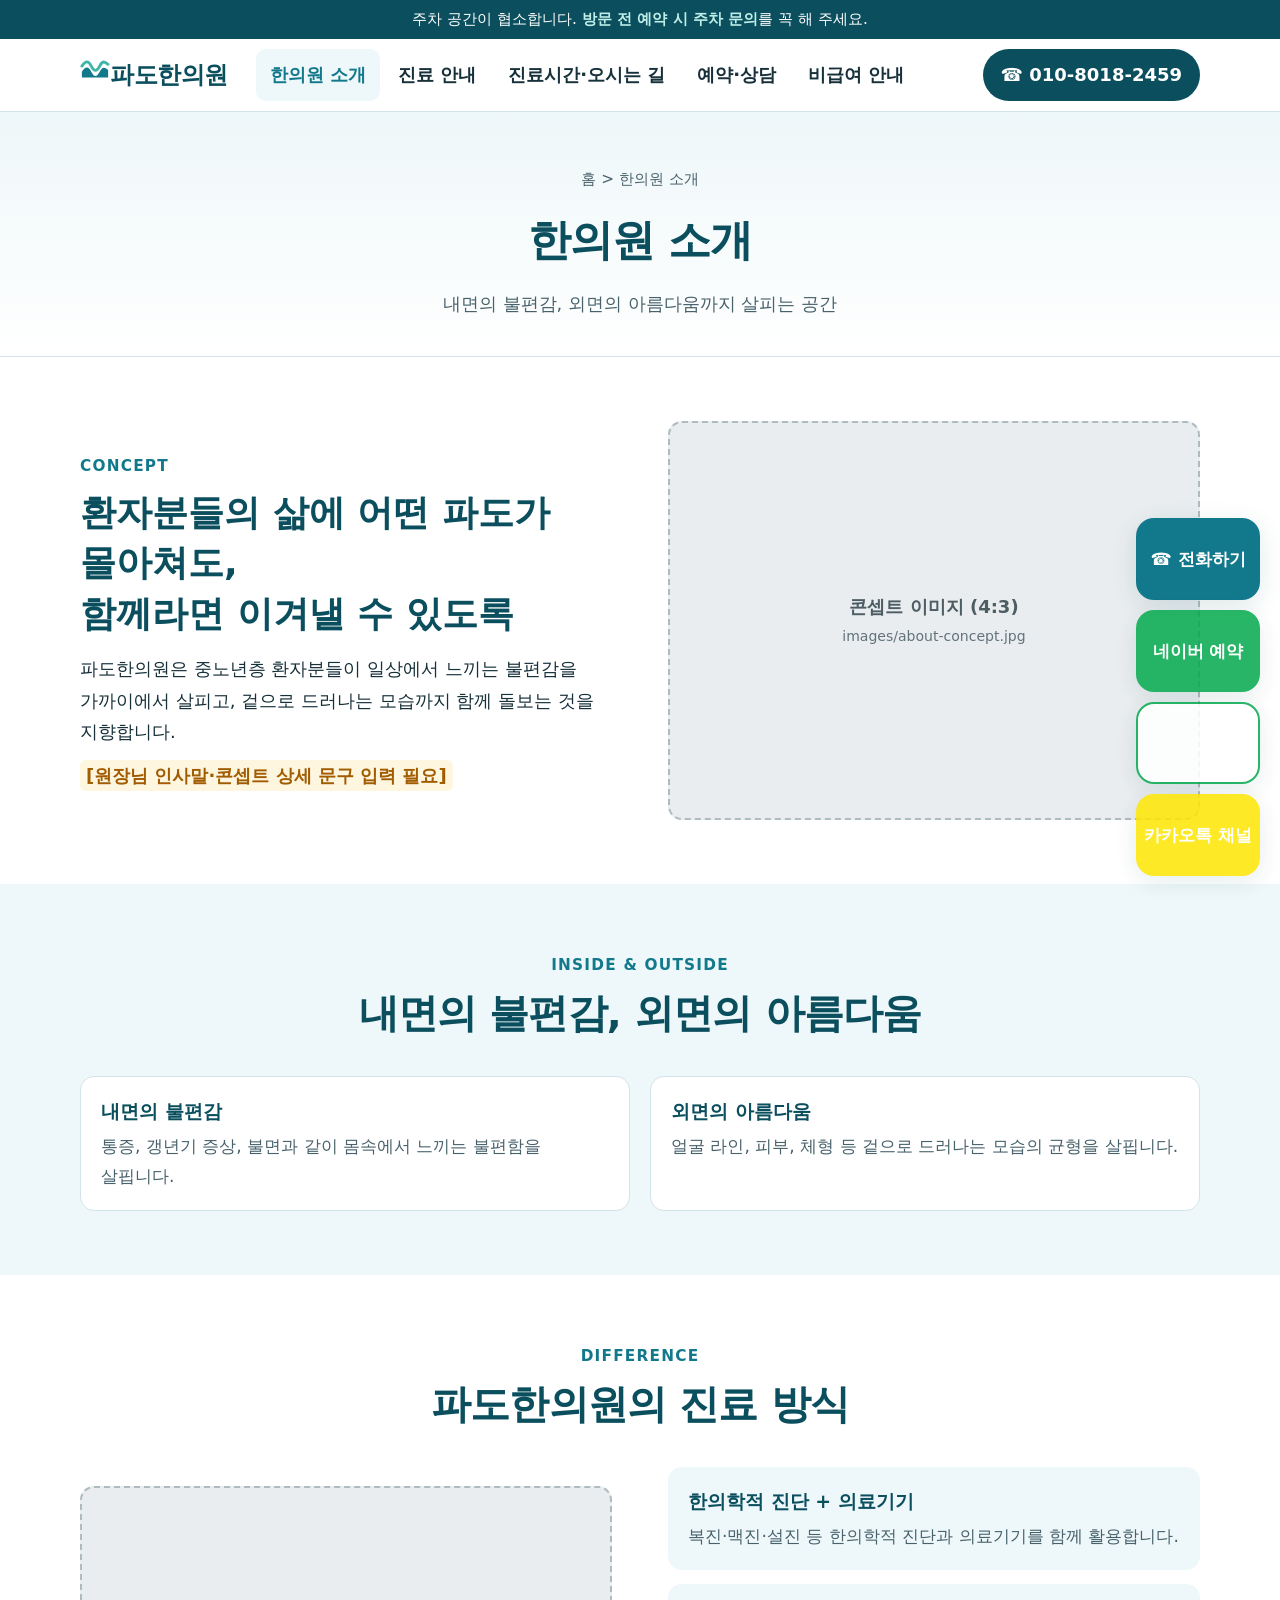
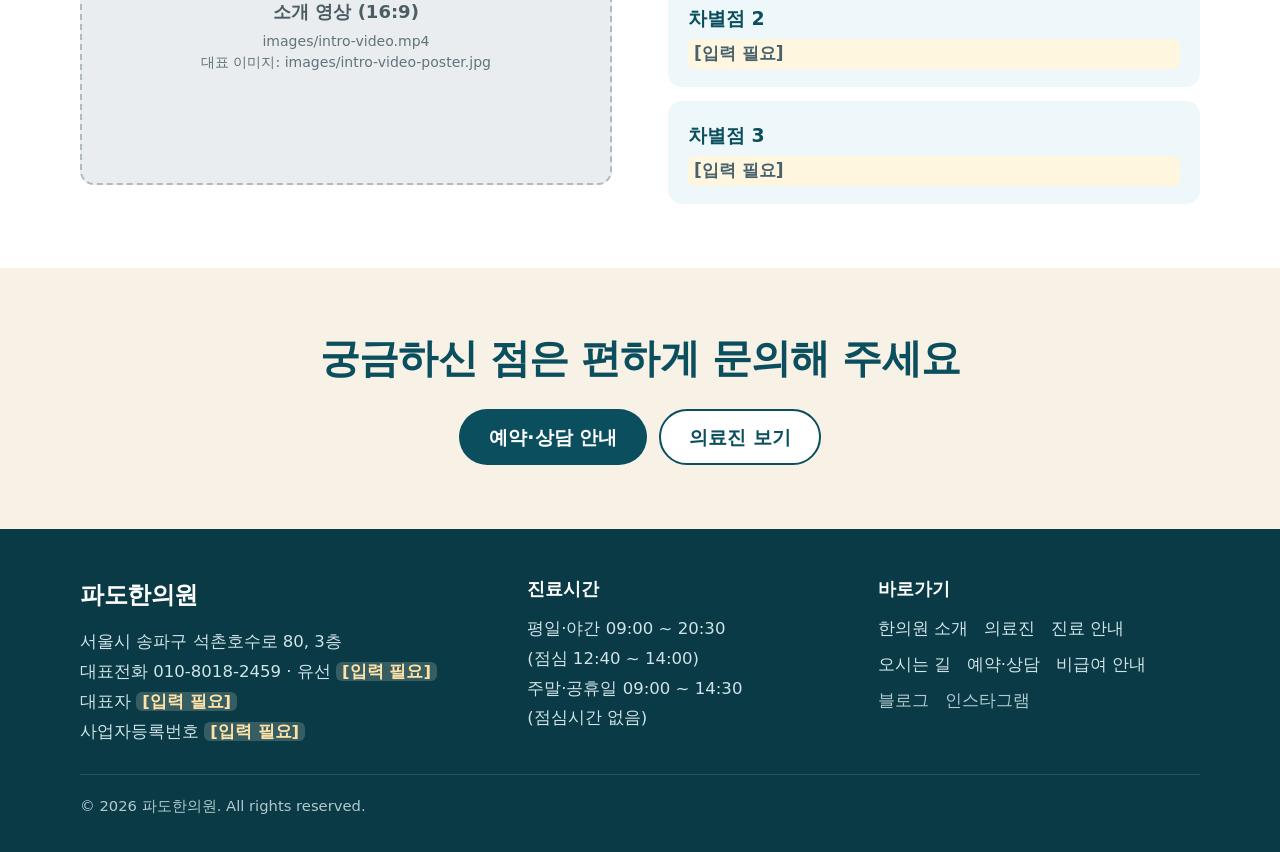
==== about.html @ 8c0db4f1 "feat: 파도한의원 홈페이지 초기 버전 추가 순수 HTML/CSS/JS 기반 모바일 우선 반응형 정적 사이트. 메인, 한의원 소개, 의료진, 진료 안내, 시설, 진료시간·오시는 " ====
<!doctype html>
<html lang="ko">
<head>
  <meta charset="utf-8">
  <meta name="viewport" content="width=device-width, initial-scale=1">
  <title>한의원 소개 | 파도한의원</title>
  <meta name="description" content="파도한의원의 콘셉트와 진료 방향을 소개합니다.">
  <link rel="stylesheet" href="css/style.css">
</head>
<body>
<a class="skip" href="#main">본문 바로가기</a>

<div class="notice-bar">주차 공간이 협소합니다. <strong>방문 전 예약 시 주차 문의</strong>를 꼭 해 주세요.</div>

<header class="site-header">
  <div class="wrap header-in">
    <a class="logo" href="index.html" aria-label="파도한의원 홈">
      <img class="logo__img" data-src="images/logo.png" alt="">
      <span class="logo__text"><svg class="logo__mark" viewBox="0 0 32 32" aria-hidden="true"><path d="M2 20c4-6 7-6 10 0s6 6 9 0 5-5 9-2v8H2z" fill="#12798c"/><path d="M2 14c4-6 7-6 10 0s6 6 9 0 5-5 9-2" fill="none" stroke="#3fb6a8" stroke-width="3" stroke-linecap="round"/></svg>파도한의원</span>
    </a>
    <nav class="gnav" id="gnav" aria-label="주 메뉴">
      <ul>
        <li class="has-sub"><a href="about.html" aria-current="page">한의원 소개</a>
          <ul class="sub">
            <li><a href="about.html">콘셉트·차별점</a></li>
            <li><a href="doctors.html">의료진</a></li>
            <li><a href="facility.html">시설 둘러보기</a></li>
          </ul>
        </li>
        <li class="has-sub"><a href="treatments.html">진료 안내</a>
          <ul class="sub">
            <li><a href="treatments.html#t1">비수술 통증치료</a></li>
            <li><a href="treatments.html#t2">추나요법</a></li>
            <li><a href="treatments.html#t3">교통사고 진료</a></li>
            <li><a href="treatments.html#t4">갱년기증후군</a></li>
            <li><a href="treatments.html#t5">리프팅·안면비대칭</a></li>
            <li><a href="treatments.html#t6">다이어트</a></li>
            <li><a href="treatments.html#t7">스킨부스터</a></li>
            <li><a href="treatments.html#t8">두개천골약침</a></li>
          </ul>
        </li>
        <li><a href="visit.html">진료시간·오시는 길</a></li>
        <li><a href="reservation.html">예약·상담</a></li>
        <li><a href="pricing.html">비급여 안내</a></li>
      </ul>
    </nav>
    <a class="header-tel" href="tel:01080182459">☎ 010-8018-2459</a>
    <button class="nav-toggle" type="button" aria-expanded="false" aria-controls="gnav">메뉴</button>
  </div>
</header>

<main id="main">
  <section class="page-hero">
    <div class="wrap">
      <p class="crumb">홈 &gt; 한의원 소개</p>
      <h1>한의원 소개</h1>
      <p>내면의 불편감, 외면의 아름다움까지 살피는 공간</p>
    </div>
  </section>

  <section class="section">
    <div class="wrap split">
      <div class="split__text">
        <span class="eyebrow">CONCEPT</span>
        <h2>환자분들의 삶에 어떤 파도가 몰아쳐도,<br>함께라면 이겨낼 수 있도록</h2>
        <p>파도한의원은 중노년층 환자분들이 일상에서 느끼는 불편감을 가까이에서 살피고, 겉으로 드러나는 모습까지 함께 돌보는 것을 지향합니다.</p>
        <p class="todo" style="display:inline-block;margin-top:12px">[원장님 인사말·콘셉트 상세 문구 입력 필요]</p>
      </div>
      <div class="ph" style="aspect-ratio:4/3" data-src="images/about-concept.jpg" data-label="한의원 콘셉트 이미지"><span>콘셉트 이미지 (4:3)<small>images/about-concept.jpg</small></span></div>
    </div>
  </section>

  <section class="section section--tint">
    <div class="wrap">
      <div class="section__head">
        <span class="eyebrow">INSIDE &amp; OUTSIDE</span>
        <h2 class="section__title">내면의 불편감, 외면의 아름다움</h2>
      </div>
      <div class="grid grid--3" style="grid-template-columns:repeat(auto-fit,minmax(260px,1fr))">
        <div class="tile" style="background:#fff;border:1px solid var(--c-line)">
          <h3>내면의 불편감</h3>
          <p>통증, 갱년기 증상, 불면과 같이 몸속에서 느끼는 불편함을 살핍니다.</p>
        </div>
        <div class="tile" style="background:#fff;border:1px solid var(--c-line)">
          <h3>외면의 아름다움</h3>
          <p>얼굴 라인, 피부, 체형 등 겉으로 드러나는 모습의 균형을 살핍니다.</p>
        </div>
      </div>
    </div>
  </section>

  <section class="section" id="difference">
    <div class="wrap">
      <div class="section__head">
        <span class="eyebrow">DIFFERENCE</span>
        <h2 class="section__title">파도한의원의 진료 방식</h2>
      </div>
      <div class="split">
        <div class="ph" style="aspect-ratio:16/9" data-src="images/intro-video-poster.jpg" data-video="images/intro-video.mp4" data-controls data-label="소개 영상"><span>소개 영상 (16:9)<small>images/intro-video.mp4<br>대표 이미지: images/intro-video-poster.jpg</small></span></div>
        <div class="split__text">
          <div class="tiles" style="grid-template-columns:1fr;margin-top:0">
            <div class="tile"><h3>한의학적 진단 + 의료기기</h3><p>복진·맥진·설진 등 한의학적 진단과 의료기기를 함께 활용합니다.</p></div>
            <div class="tile"><h3>차별점 2</h3><p class="todo">[입력 필요]</p></div>
            <div class="tile"><h3>차별점 3</h3><p class="todo">[입력 필요]</p></div>
          </div>
        </div>
      </div>
    </div>
  </section>

  <section class="section section--sand">
    <div class="wrap" style="text-align:center">
      <h2 class="section__title">궁금하신 점은 편하게 문의해 주세요</h2>
      <div class="btn-row" style="justify-content:center;margin-top:24px">
        <a class="btn btn--primary" href="reservation.html">예약·상담 안내</a>
        <a class="btn btn--ghost" href="doctors.html">의료진 보기</a>
      </div>
    </div>
  </section>
</main>

<footer class="site-footer">
  <div class="wrap">
    <div class="footer-grid">
      <div>
        <a class="logo" href="index.html"><span class="logo__text">파도한의원</span></a>
        <p>서울시 송파구 석촌호수로 80, 3층</p>
        <p>대표전화 <a href="tel:01080182459">010-8018-2459</a> · 유선 <span data-config="landline"></span></p>
        <p>대표자 <span data-config="representative"></span></p>
        <p>사업자등록번호 <span data-config="businessNo"></span></p>
      </div>
      <div>
        <h2>진료시간</h2>
        <p>평일·야간 09:00 ~ 20:30<br>(점심 12:40 ~ 14:00)</p>
        <p>주말·공휴일 09:00 ~ 14:30<br>(점심시간 없음)</p>
      </div>
      <div>
        <h2>바로가기</h2>
        <div class="footer-links">
          <a href="about.html">한의원 소개</a>
          <a href="doctors.html">의료진</a>
          <a href="treatments.html">진료 안내</a>
          <a href="visit.html">오시는 길</a>
          <a href="reservation.html">예약·상담</a>
          <a href="pricing.html">비급여 안내</a>
          <a data-link="blog" href="#">블로그</a>
          <a data-link="instagram" href="#">인스타그램</a>
        </div>
      </div>
    </div>
    <p class="copy">© <span data-year>2026</span> 파도한의원. All rights reserved.</p>
  </div>
</footer>

<div class="fab" aria-label="빠른 예약 및 전화">
  <a class="fab__tel" href="tel:01080182459">☎ 전화하기</a>
  <a class="fab__book" data-link="naverBooking" href="#">네이버 예약</a>
  <a class="fab__extra fab__talk" data-link="naverTalk" href="#">네이버 톡톡</a>
  <a class="fab__extra fab__kakao" data-link="kakaoChannel" href="#">카카오톡 채널</a>
</div>

<script src="js/config.js"></script>
<script src="js/main.js"></script>
</body>
</html>
---- css/style.css ----
/* ==========================================================================
   파도한의원 홈페이지 — 공통 스타일
   - 모바일 우선, 중노년층 가독성(큰 글씨·큰 버튼) 기준
   - 색상은 :root 의 변수만 바꾸면 전체 톤이 바뀝니다.
   ========================================================================== */

:root {
  /* 바다빛 팔레트 */
  --c-deep: #0b4f5e;
  --c-main: #12798c;
  --c-aqua: #3fb6a8;
  --c-tint: #eef7f9;      /* 연한 바다빛 배경 */
  --c-sand: #f7f1e6;      /* 모래색 포인트 배경 (바꾸려면 #fff 로) */
  --c-white: #ffffff;

  --c-text: #17303a;
  --c-muted: #48626c;
  --c-line: #d3e4e8;
  --c-ph-bg: #e9edef;     /* 이미지 자리(회색 박스) */
  --c-ph-line: #aebbc1;

  --c-naver: #03a94d;
  --c-kakao: #fee500;
  --c-kakao-text: #1f1f1f;

  --radius: 14px;
  --shadow: 0 6px 24px rgba(11, 79, 94, .12);
  --wrap: 1160px;
  --header-h: 72px;
  --bar-h: 68px;          /* 모바일 하단 고정 바 높이 */
}

/* ---------- Reset ---------- */
*, *::before, *::after { box-sizing: border-box; }
html { font-size: 18px; -webkit-text-size-adjust: 100%; scroll-behavior: smooth; scroll-padding-top: calc(var(--header-h) + 12px); }
body {
  margin: 0;
  font-family: "Pretendard", "Noto Sans KR", "Malgun Gothic", "Apple SD Gothic Neo", system-ui, sans-serif;
  color: var(--c-text);
  background: var(--c-white);
  line-height: 1.75;
  word-break: keep-all;
  padding-bottom: var(--bar-h);
}
img, video { max-width: 100%; display: block; }
a { color: inherit; text-decoration: none; }
ul { margin: 0; padding: 0; list-style: none; }
h1, h2, h3, h4, p { margin: 0; }
button { font: inherit; cursor: pointer; }
:focus-visible { outline: 3px solid var(--c-aqua); outline-offset: 3px; }

.skip { position: absolute; left: -999px; top: 0; background: var(--c-deep); color: #fff; padding: 12px 18px; z-index: 200; }
.skip:focus { left: 8px; top: 8px; }

.wrap { width: 100%; max-width: var(--wrap); margin: 0 auto; padding: 0 20px; }

/* ---------- 상단 안내 바 ---------- */
.notice-bar { background: var(--c-deep); color: #fff; font-size: .85rem; text-align: center; padding: 8px 16px; line-height: 1.5; }
.notice-bar strong { color: #bfeee8; font-weight: 700; }

/* ---------- 헤더 / 메뉴 ---------- */
.site-header { position: sticky; top: 0; z-index: 100; background: rgba(255, 255, 255, .97); border-bottom: 1px solid var(--c-line); }
.header-in { display: flex; align-items: center; gap: 16px; height: var(--header-h); }
.logo { display: inline-flex; align-items: center; gap: 10px; font-weight: 800; font-size: 1.35rem; color: var(--c-deep); letter-spacing: -.02em; }
.logo__img { display: none; height: 40px; width: auto; }
.logo__img.is-on { display: block; }
.logo__img.is-on + .logo__text { display: none; }
.logo__mark { width: 30px; height: 30px; flex: none; }

.gnav { display: none; }
.gnav > ul { display: flex; gap: 4px; }
.gnav a { display: block; padding: 10px 14px; font-weight: 600; border-radius: 10px; }
.gnav a:hover, .gnav a[aria-current="page"] { color: var(--c-main); background: var(--c-tint); }
.has-sub { position: relative; }
.sub { position: absolute; left: 0; top: 100%; min-width: 230px; background: #fff; border: 1px solid var(--c-line); border-radius: var(--radius); box-shadow: var(--shadow); padding: 8px; display: none; }
.has-sub:hover > .sub, .has-sub:focus-within > .sub { display: block; }
.sub a { font-weight: 500; font-size: .95rem; padding: 9px 12px; }

.header-tel { margin-left: auto; display: none; align-items: center; gap: 8px; background: var(--c-deep); color: #fff; font-weight: 800; padding: 10px 18px; border-radius: 999px; white-space: nowrap; }
.header-tel:hover { background: var(--c-main); }
.nav-toggle { margin-left: auto; min-height: 48px; padding: 0 16px; border: 2px solid var(--c-deep); background: #fff; color: var(--c-deep); border-radius: 10px; font-weight: 700; }

/* 모바일 메뉴 패널 */
.gnav.is-open { display: block; position: absolute; left: 0; right: 0; top: 100%; background: #fff; border-bottom: 1px solid var(--c-line); box-shadow: var(--shadow); max-height: calc(100vh - var(--header-h) - var(--bar-h)); overflow-y: auto; padding: 8px 20px 20px; }
.gnav.is-open > ul { flex-direction: column; gap: 0; }
.gnav.is-open a { padding: 14px 8px; font-size: 1.05rem; }
.gnav.is-open .sub { position: static; display: block; border: 0; box-shadow: none; padding: 0 0 6px 14px; min-width: 0; }
.gnav.is-open .sub a { font-size: .95rem; padding: 10px 8px; color: var(--c-muted); }

@media (min-width: 1000px) {
  .gnav { display: block; margin-left: 12px; }
  .header-tel { display: inline-flex; }
  .nav-toggle { display: none; }
}

/* ---------- 버튼 ---------- */
.btn {
  display: inline-flex; align-items: center; justify-content: center; gap: 8px;
  min-height: 56px; padding: 0 28px; border-radius: 999px; border: 2px solid transparent;
  font-weight: 800; font-size: 1.05rem; line-height: 1.2; text-align: center; transition: transform .15s, background .15s;
}
.btn:hover { transform: translateY(-2px); }
.btn--primary { background: var(--c-deep); color: #fff; }
.btn--primary:hover { background: var(--c-main); }
.btn--ghost { background: #fff; color: var(--c-deep); border-color: var(--c-deep); }
.btn--naver { background: var(--c-naver); color: #fff; }
.btn--talk { background: #fff; color: var(--c-naver); border-color: var(--c-naver); }
.btn--kakao { background: var(--c-kakao); color: var(--c-kakao-text); }
.btn--tel { background: var(--c-main); color: #fff; }
.btn-row { display: flex; flex-wrap: wrap; gap: 12px; }
.is-todo { opacity: .85; }

/* ---------- 이미지·영상 자리 (회색 박스) ---------- */
.ph {
  position: relative; display: flex; align-items: center; justify-content: center; text-align: center;
  width: 100%; aspect-ratio: 4 / 3; overflow: hidden;
  background: var(--c-ph-bg); border: 2px dashed var(--c-ph-line); border-radius: var(--radius);
  color: #4d5d64; font-weight: 700; padding: 12px;
}
.ph > span { display: block; line-height: 1.5; }
.ph small { display: block; margin-top: 6px; font-weight: 500; font-size: .78rem; color: #62737a; word-break: break-all; }
.ph.is-filled { border: 0; background: #000; padding: 0; }
.ph.is-filled > img, .ph.is-filled > video { width: 100%; height: 100%; object-fit: cover; }

/* ---------- 섹션 공통 ---------- */
.section { padding: 64px 0; }
.section--tint { background: var(--c-tint); }
.section--sand { background: var(--c-sand); }
.section__head { text-align: center; margin-bottom: 36px; }
.eyebrow { display: inline-block; color: var(--c-main); font-weight: 800; letter-spacing: .08em; font-size: .85rem; margin-bottom: 8px; }
.section__title { font-size: clamp(1.6rem, 4.6vw, 2.2rem); line-height: 1.35; color: var(--c-deep); letter-spacing: -.02em; }
.section__desc { margin-top: 12px; color: var(--c-muted); }
.todo { color: #a15c00; background: #fff6e0; border-radius: 6px; padding: 0 6px; font-weight: 700; }

/* 물결 구분선 */
.wave { display: block; width: 100%; height: 48px; margin-bottom: -1px; }
.wave path { fill: var(--wave-fill, var(--c-tint)); }

/* ---------- 메인: 히어로 ---------- */
.hero { position: relative; }
.hero__media { border-radius: 0; border-left: 0; border-right: 0; aspect-ratio: 16 / 10; min-height: 260px; }
.hero__card {
  position: relative; background: #fff; margin: -48px 16px 0; padding: 28px 22px;
  border-radius: var(--radius); box-shadow: var(--shadow);
}
.hero__tag { color: var(--c-main); font-weight: 800; letter-spacing: .06em; font-size: .85rem; }
.hero__title { margin: 8px 0 14px; font-size: clamp(1.45rem, 5.2vw, 2.1rem); line-height: 1.5; color: var(--c-deep); letter-spacing: -.02em; }
.hero__sub { color: var(--c-muted); margin-bottom: 22px; }
@media (min-width: 900px) {
  .hero__media { aspect-ratio: auto; height: 600px; }
  .hero__card { position: absolute; left: max(24px, calc((100% - var(--wrap)) / 2 + 20px)); bottom: 56px; margin: 0; max-width: 560px; padding: 38px 40px; }
}

/* ---------- 카드 그리드 ---------- */
.grid { display: grid; gap: 20px; }
.grid--3 { grid-template-columns: 1fr; }
.grid--4 { grid-template-columns: 1fr; }
@media (min-width: 640px) { .grid--4 { grid-template-columns: repeat(2, 1fr); } }
@media (min-width: 860px) { .grid--3 { grid-template-columns: repeat(3, 1fr); } .grid--4 { grid-template-columns: repeat(4, 1fr); } }

.card { background: #fff; border: 1px solid var(--c-line); border-radius: var(--radius); overflow: hidden; display: flex; flex-direction: column; transition: box-shadow .2s, transform .2s; }
a.card:hover { box-shadow: var(--shadow); transform: translateY(-3px); }
.card .ph { border-radius: 0; border-left: 0; border-right: 0; border-top: 0; }
.card__body { padding: 20px 20px 24px; display: flex; flex-direction: column; gap: 8px; flex: 1; }
.card__num { color: var(--c-aqua); font-weight: 800; font-size: .9rem; letter-spacing: .06em; }
.card__title { font-size: 1.25rem; color: var(--c-deep); line-height: 1.4; }
.card__text { color: var(--c-muted); font-size: .95rem; }
.card__more { margin-top: auto; padding-top: 6px; color: var(--c-main); font-weight: 700; }
.tag { display: inline-block; align-self: flex-start; background: var(--c-tint); color: var(--c-main); font-weight: 700; font-size: .8rem; padding: 2px 10px; border-radius: 999px; }

/* 주력 분야 */
.focus .card { border-top: 5px solid var(--c-aqua); }

/* 필터 바 */
.filter { display: flex; flex-wrap: wrap; justify-content: center; gap: 10px; margin-bottom: 28px; }
.filter button { min-height: 48px; padding: 0 20px; border-radius: 999px; border: 2px solid var(--c-line); background: #fff; color: var(--c-muted); font-weight: 700; }
.filter button[aria-pressed="true"] { background: var(--c-deep); border-color: var(--c-deep); color: #fff; }
.card[hidden] { display: none; }

/* ---------- 분할 레이아웃 ---------- */
.split { display: grid; gap: 28px; align-items: center; }
@media (min-width: 860px) {
  .split { grid-template-columns: 1fr 1fr; gap: 56px; }
  .split--rev > :first-child { order: 2; }
}
.split__text h2 { font-size: clamp(1.5rem, 4.2vw, 2rem); line-height: 1.4; color: var(--c-deep); margin-bottom: 14px; }
.split__text p + p { margin-top: 12px; }
.tiles { display: grid; gap: 14px; margin-top: 22px; }
@media (min-width: 560px) { .tiles { grid-template-columns: 1fr 1fr; } }
.tile { background: var(--c-tint); border-radius: var(--radius); padding: 18px 20px; }
.tile h3 { font-size: 1.05rem; color: var(--c-deep); margin-bottom: 4px; }
.tile p { font-size: .95rem; color: var(--c-muted); }

/* ---------- 정보 띠 (진료시간·주차) ---------- */
.strip { background: var(--c-deep); color: #fff; padding: 44px 0; }
.strip__grid { display: grid; gap: 22px; text-align: center; }
@media (min-width: 760px) { .strip__grid { grid-template-columns: repeat(3, 1fr); } }
.strip__item { padding: 4px 8px; }
.strip__label { color: #bfeee8; font-weight: 700; font-size: .9rem; letter-spacing: .06em; }
.strip__big { font-size: 1.6rem; font-weight: 800; line-height: 1.4; margin: 4px 0; }
.strip__small { font-size: .9rem; opacity: .9; }

/* ---------- 갤러리 ---------- */
.gallery { display: grid; gap: 14px; grid-template-columns: repeat(2, 1fr); }
@media (min-width: 860px) { .gallery { grid-template-columns: repeat(3, 1fr); } }

/* ---------- 서브 페이지 ---------- */
.page-hero { background: linear-gradient(180deg, var(--c-tint), #fff); padding: 44px 0 36px; text-align: center; border-bottom: 1px solid var(--c-line); }
.page-hero h1 { font-size: clamp(1.7rem, 5vw, 2.4rem); color: var(--c-deep); letter-spacing: -.02em; }
.page-hero p { margin-top: 10px; color: var(--c-muted); }
.crumb { font-size: .85rem; color: var(--c-muted); margin-bottom: 10px; }

.doctor { display: grid; gap: 22px; padding: 28px 0; border-bottom: 1px solid var(--c-line); align-items: start; }
.doctor:last-child { border-bottom: 0; }
@media (min-width: 760px) { .doctor { grid-template-columns: 280px 1fr; gap: 40px; } }
.doctor .ph { max-width: 320px; }
.doctor h2 { font-size: 1.6rem; color: var(--c-deep); }
.doctor h2 small { font-size: 1rem; color: var(--c-muted); font-weight: 600; margin-left: 6px; }
.doctor h3 { font-size: 1.05rem; margin: 18px 0 6px; color: var(--c-main); }
.list-dots li { position: relative; padding-left: 18px; margin: 4px 0; }
.list-dots li::before { content: ""; position: absolute; left: 2px; top: .8em; width: 7px; height: 7px; border-radius: 50%; background: var(--c-aqua); }

.treat { display: grid; gap: 20px; padding: 32px 0; border-bottom: 1px solid var(--c-line); scroll-margin-top: calc(var(--header-h) + 12px); }
@media (min-width: 860px) { .treat { grid-template-columns: 380px 1fr; gap: 44px; align-items: center; } }
.treat h2 { font-size: 1.5rem; color: var(--c-deep); margin: 4px 0 10px; }
.treat__area { margin-top: 14px; border: 2px dashed var(--c-line); border-radius: var(--radius); padding: 14px 16px; color: var(--c-muted); font-size: .95rem; }
.chips { display: flex; flex-wrap: wrap; gap: 10px; justify-content: center; }
.chips li { background: #fff; border: 2px solid var(--c-line); color: var(--c-deep); font-weight: 700; padding: 8px 18px; border-radius: 999px; }

.notice { background: var(--c-tint); border-left: 5px solid var(--c-aqua); padding: 16px 20px; border-radius: 0 var(--radius) var(--radius) 0; color: var(--c-muted); font-size: .95rem; }

/* 표 */
.table-wrap { overflow-x: auto; }
table.info { width: 100%; border-collapse: collapse; background: #fff; border-radius: var(--radius); overflow: hidden; border: 1px solid var(--c-line); }
table.info th, table.info td { padding: 16px 18px; text-align: left; border-bottom: 1px solid var(--c-line); vertical-align: top; }
table.info th { background: var(--c-tint); color: var(--c-deep); width: 34%; font-weight: 800; }
table.info tr:last-child th, table.info tr:last-child td { border-bottom: 0; }

.info-grid { display: grid; gap: 28px; }
@media (min-width: 900px) { .info-grid { grid-template-columns: 1fr 1fr; } }
.info-block h2 { font-size: 1.35rem; color: var(--c-deep); margin-bottom: 14px; }

/* 예약 카드 */
.book { display: grid; gap: 16px; }
@media (min-width: 760px) { .book { grid-template-columns: repeat(2, 1fr); } }
.book__card { border: 1px solid var(--c-line); border-radius: var(--radius); padding: 24px; display: flex; flex-direction: column; gap: 10px; background: #fff; }
.book__card h2 { font-size: 1.25rem; color: var(--c-deep); }
.book__card p { color: var(--c-muted); font-size: .95rem; }
.book__card .btn { margin-top: auto; }

/* ---------- 푸터 ---------- */
.site-footer { background: #0a3a45; color: #cfe3e8; padding: 44px 0 32px; font-size: .92rem; line-height: 1.8; }
.footer-grid { display: grid; gap: 28px; }
@media (min-width: 860px) { .footer-grid { grid-template-columns: 1.3fr 1fr 1fr; } }
.site-footer h2 { font-size: 1rem; color: #fff; margin-bottom: 8px; }
.site-footer .logo { color: #fff; margin-bottom: 10px; }
.site-footer a:hover { color: #fff; text-decoration: underline; }
.footer-links { display: flex; flex-wrap: wrap; gap: 6px 16px; margin-top: 8px; }
.copy { margin-top: 28px; padding-top: 18px; border-top: 1px solid rgba(255, 255, 255, .15); font-size: .82rem; opacity: .85; }
.site-footer .todo { background: rgba(255, 246, 224, .18); color: #ffe2a8; }

/* ---------- 고정 예약·전화 버튼 (항상 표시) ---------- */
.fab { position: fixed; z-index: 90; }
/* 모바일: 하단 바 */
.fab { left: 0; right: 0; bottom: 0; display: grid; grid-template-columns: 1fr 1fr; gap: 0; height: var(--bar-h); box-shadow: 0 -4px 16px rgba(0, 0, 0, .12); }
.fab a { display: flex; align-items: center; justify-content: center; gap: 8px; font-weight: 800; font-size: 1.1rem; color: #fff; }
.fab__tel { background: var(--c-main); }
.fab__book { background: var(--c-naver); }
.fab__extra { display: none; }

/* 데스크톱: 우측 하단 세로 버튼 */
@media (min-width: 1000px) {
  body { padding-bottom: 0; }
  .fab { left: auto; right: 20px; bottom: 24px; top: auto; display: flex; flex-direction: column; gap: 10px; height: auto; box-shadow: none; width: 124px; }
  .fab a { flex-direction: column; gap: 2px; height: 82px; border-radius: 18px; box-shadow: var(--shadow); font-size: .95rem; line-height: 1.3; text-align: center; }
  .fab__extra { display: flex; }
  .fab__talk { background: #fff; color: var(--c-naver); border: 2px solid var(--c-naver); }
  .fab__kakao { background: var(--c-kakao); color: var(--c-kakao-text); }
  .fab__tel { order: -1; }
}

/* 토스트 */
.toast { position: fixed; left: 50%; bottom: calc(var(--bar-h) + 16px); transform: translateX(-50%); background: #0a3a45; color: #fff; padding: 14px 20px; border-radius: 12px; z-index: 300; max-width: min(92vw, 420px); text-align: center; box-shadow: var(--shadow); }
@media (min-width: 1000px) { .toast { bottom: 28px; } }

@media (prefers-reduced-motion: reduce) {
  html { scroll-behavior: auto; }
  .btn, .card { transition: none; }
}
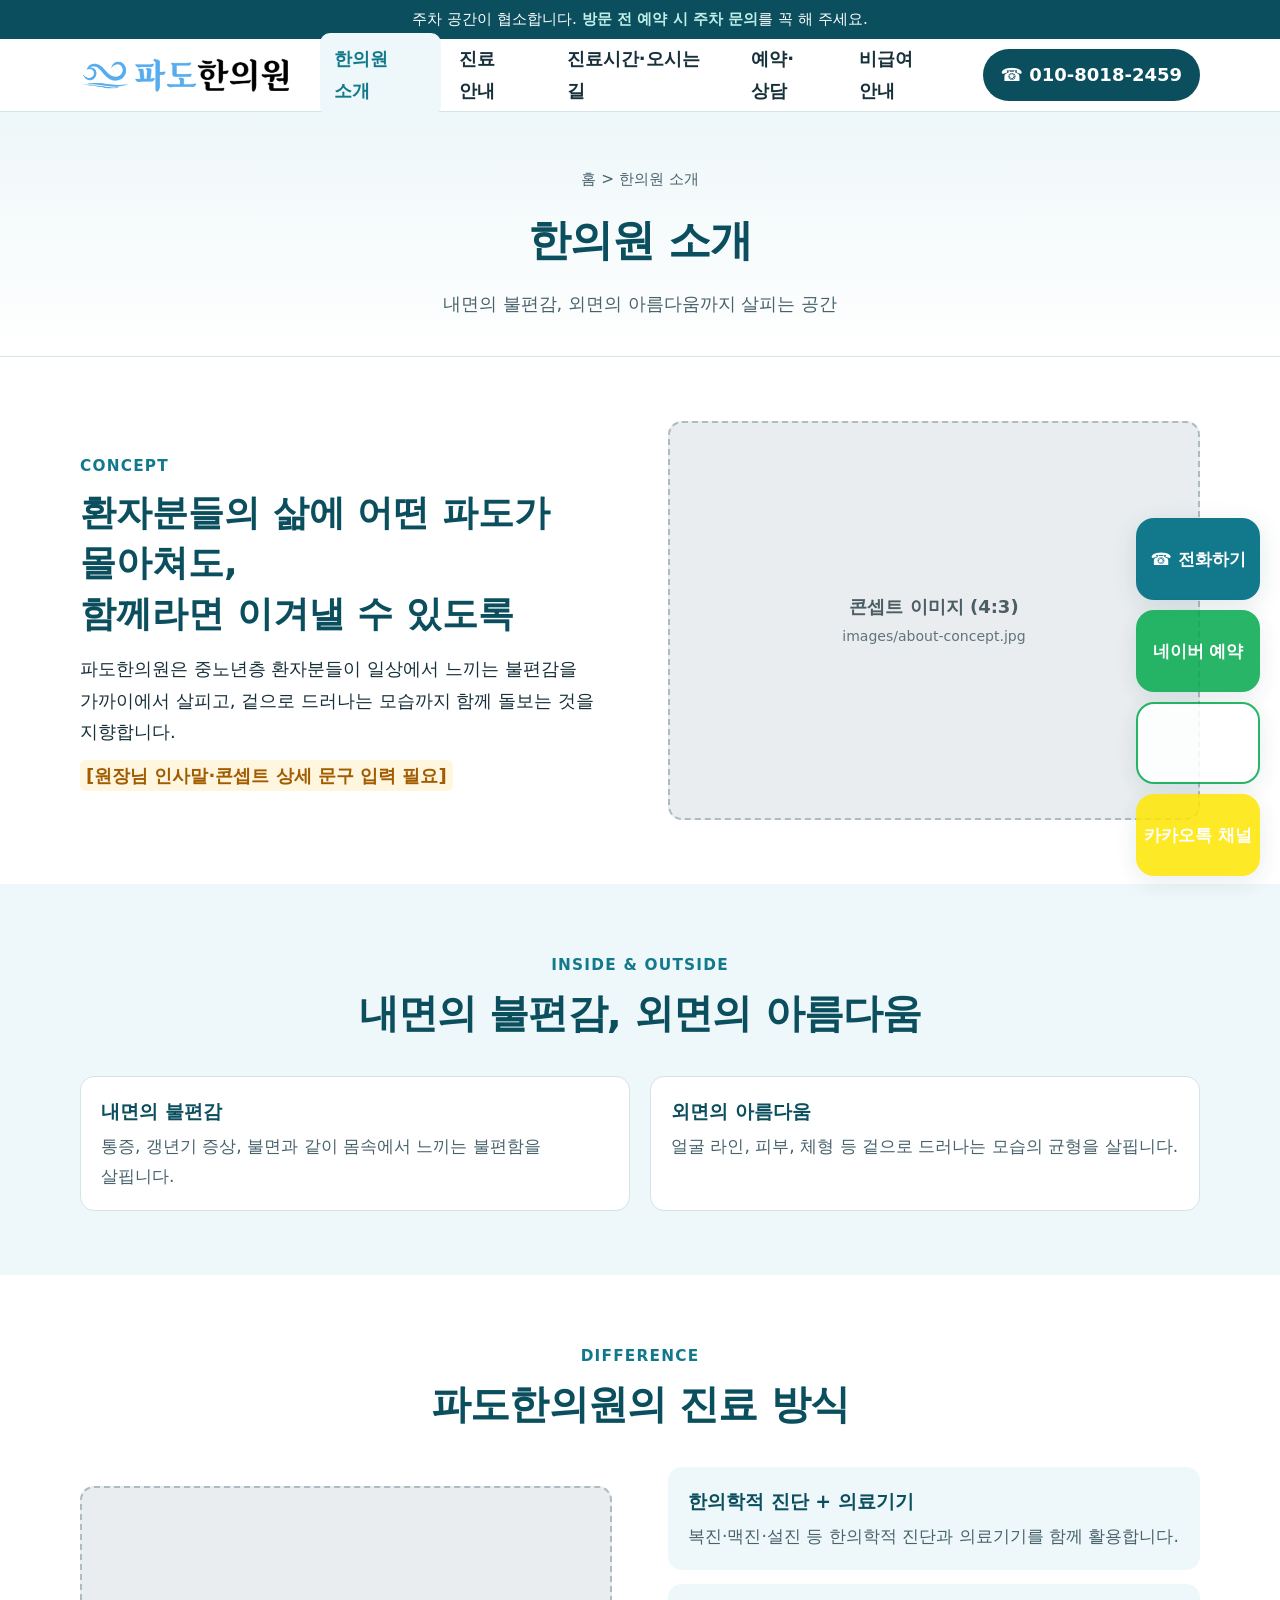
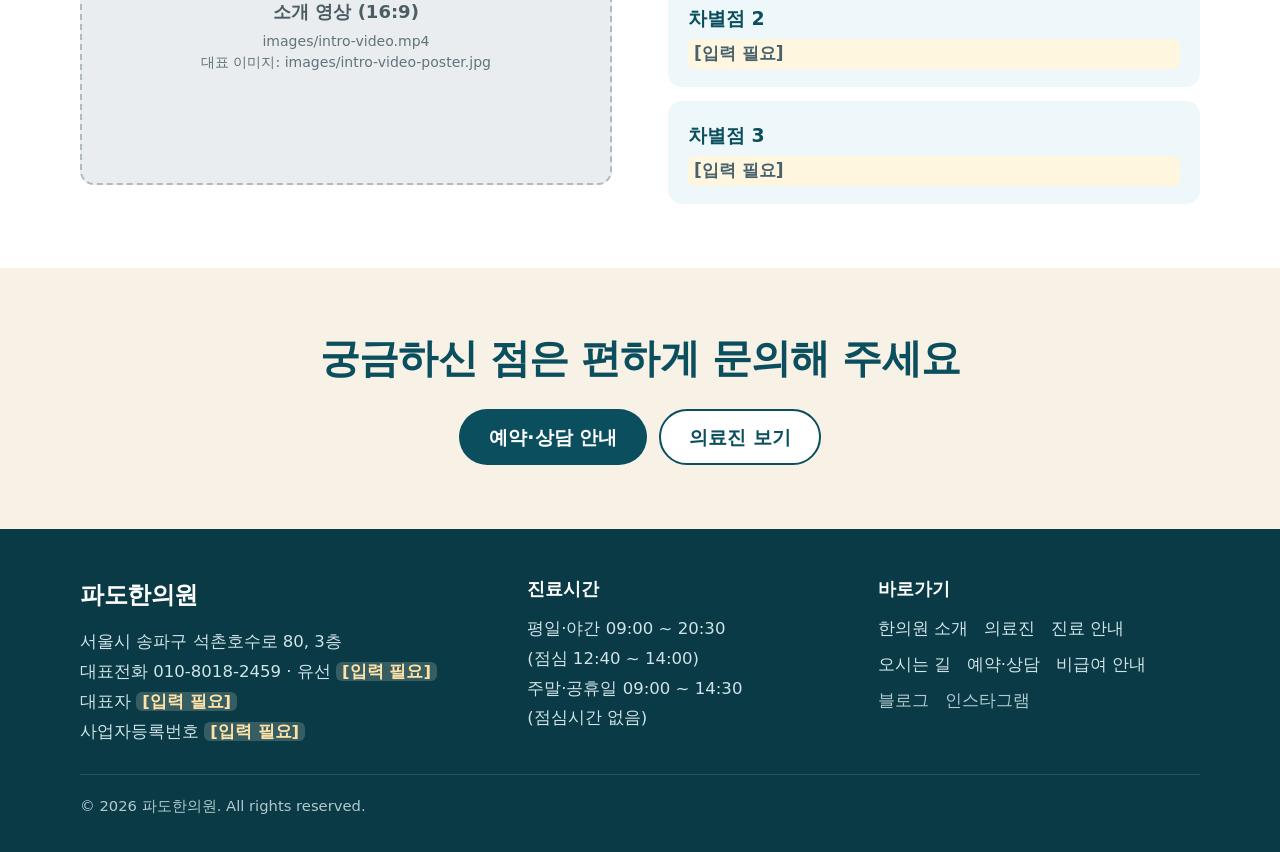
==== commit eef10dd4: "feat: 로고와 파비콘 적용 헤더 로고(logo.png), 영문 병기 로고, 심볼, 파비콘을 images 폴더에 추가하고 모든 페이지에 파비콘 링크를 넣는다. README의 이미" ====
--- a/about.html
+++ b/about.html
@@ -5,6 +5,7 @@
   <meta name="viewport" content="width=device-width, initial-scale=1">
   <title>한의원 소개 | 파도한의원</title>
   <meta name="description" content="파도한의원의 콘셉트와 진료 방향을 소개합니다.">
+  <link rel="icon" href="images/favicon.png" type="image/png">
   <link rel="stylesheet" href="css/style.css">
 </head>
 <body>
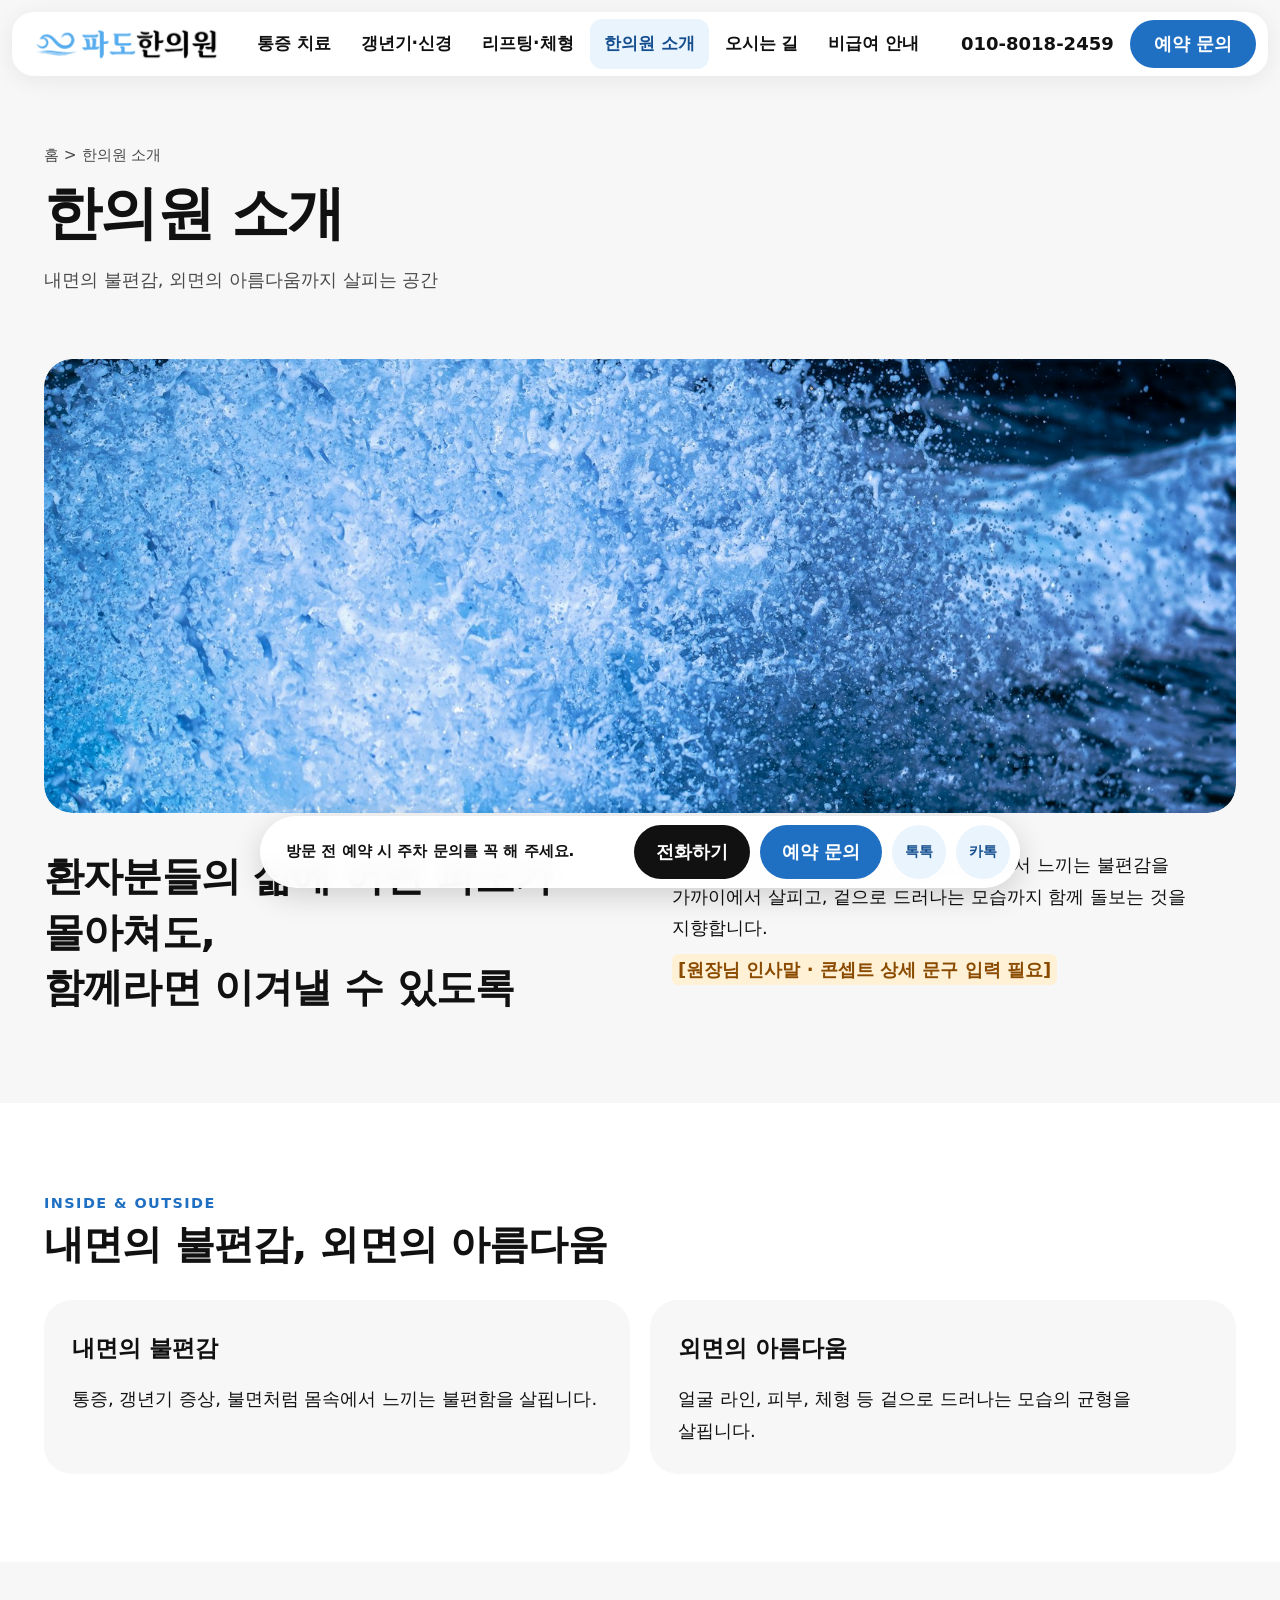
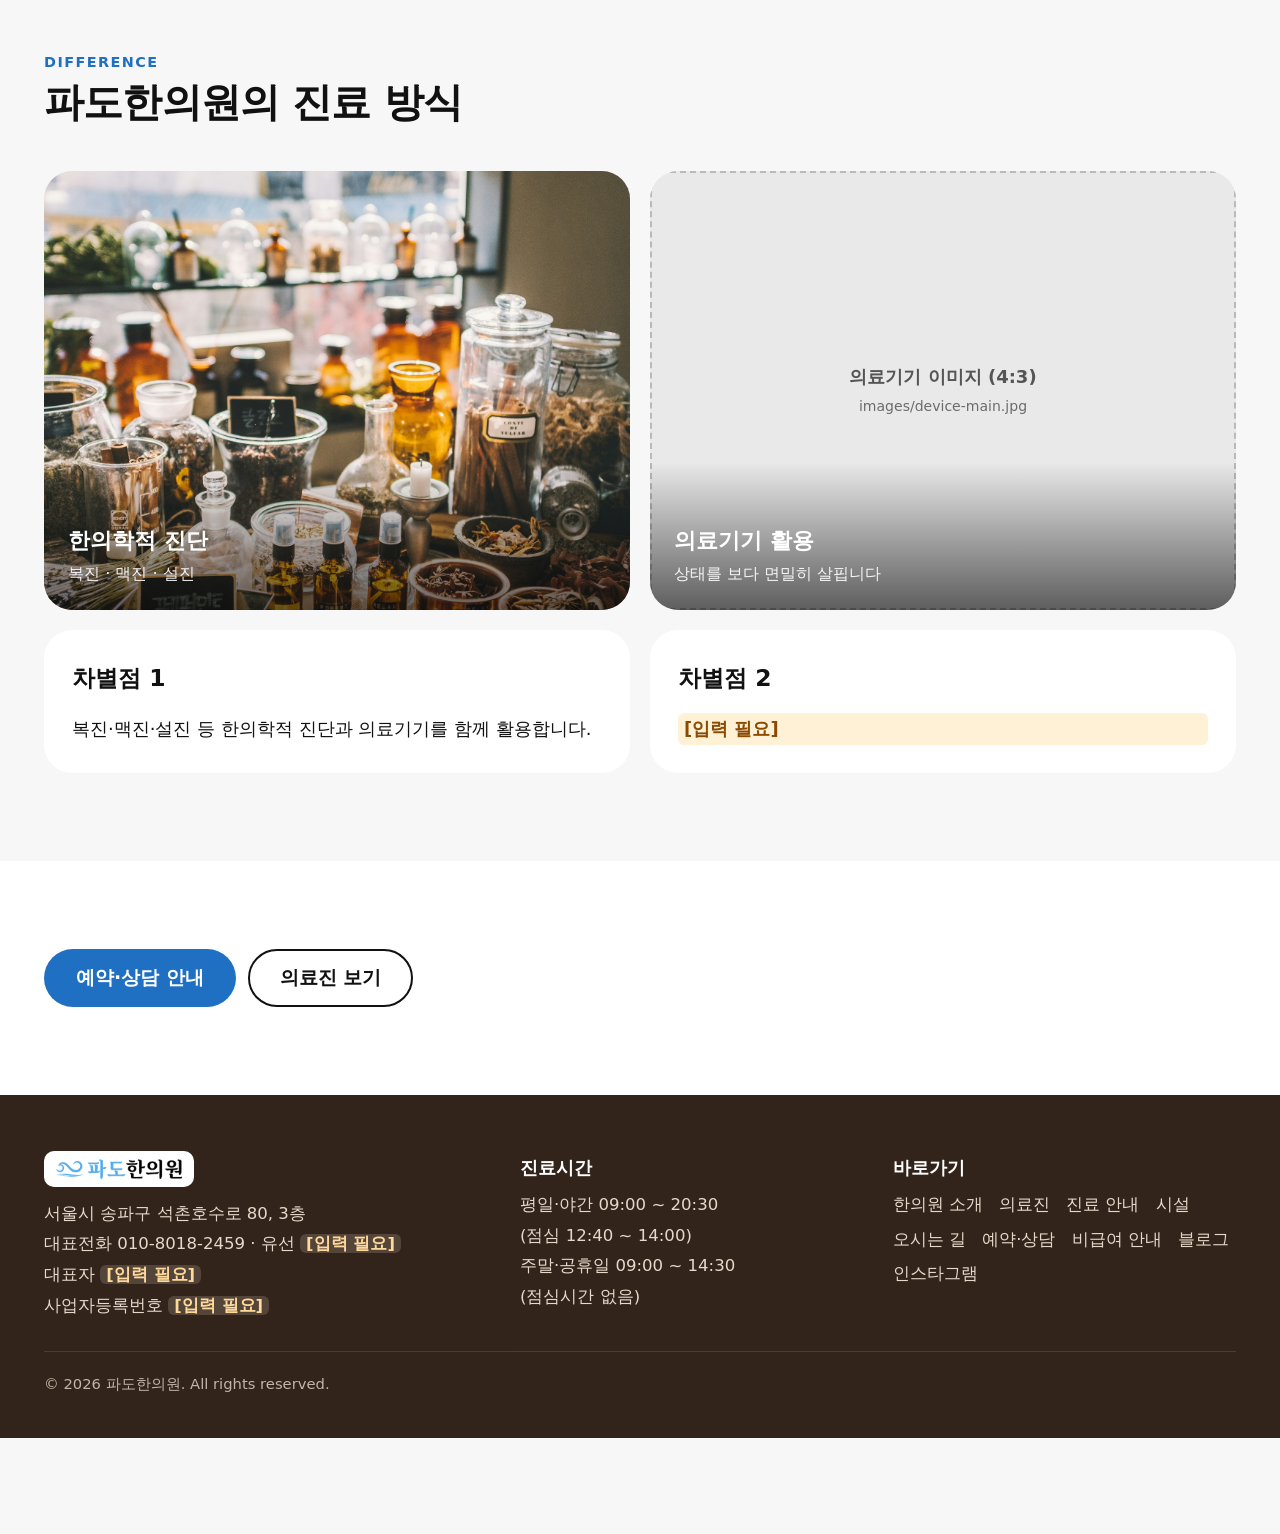
==== commit 71c28de4: "feat: 레퍼런스 구성에 맞춰 디자인 개편, 색상 단순화, 임시 사진·본문 추가 - 떠 있는 둥근 헤더, 큰 제목, 가로 카드 슬라이드, 라인업, 철학 타일,   숫자 띠, 하단" ====
--- a/about.html
+++ b/about.html
@@ -8,47 +8,8 @@
   <link rel="icon" href="images/favicon.png" type="image/png">
   <link rel="stylesheet" href="css/style.css">
 </head>
-<body>
-<a class="skip" href="#main">본문 바로가기</a>
-
-<div class="notice-bar">주차 공간이 협소합니다. <strong>방문 전 예약 시 주차 문의</strong>를 꼭 해 주세요.</div>
-
-<header class="site-header">
-  <div class="wrap header-in">
-    <a class="logo" href="index.html" aria-label="파도한의원 홈">
-      <img class="logo__img" data-src="images/logo.png" alt="">
-      <span class="logo__text"><svg class="logo__mark" viewBox="0 0 32 32" aria-hidden="true"><path d="M2 20c4-6 7-6 10 0s6 6 9 0 5-5 9-2v8H2z" fill="#12798c"/><path d="M2 14c4-6 7-6 10 0s6 6 9 0 5-5 9-2" fill="none" stroke="#3fb6a8" stroke-width="3" stroke-linecap="round"/></svg>파도한의원</span>
-    </a>
-    <nav class="gnav" id="gnav" aria-label="주 메뉴">
-      <ul>
-        <li class="has-sub"><a href="about.html" aria-current="page">한의원 소개</a>
-          <ul class="sub">
-            <li><a href="about.html">콘셉트·차별점</a></li>
-            <li><a href="doctors.html">의료진</a></li>
-            <li><a href="facility.html">시설 둘러보기</a></li>
-          </ul>
-        </li>
-        <li class="has-sub"><a href="treatments.html">진료 안내</a>
-          <ul class="sub">
-            <li><a href="treatments.html#t1">비수술 통증치료</a></li>
-            <li><a href="treatments.html#t2">추나요법</a></li>
-            <li><a href="treatments.html#t3">교통사고 진료</a></li>
-            <li><a href="treatments.html#t4">갱년기증후군</a></li>
-            <li><a href="treatments.html#t5">리프팅·안면비대칭</a></li>
-            <li><a href="treatments.html#t6">다이어트</a></li>
-            <li><a href="treatments.html#t7">스킨부스터</a></li>
-            <li><a href="treatments.html#t8">두개천골약침</a></li>
-          </ul>
-        </li>
-        <li><a href="visit.html">진료시간·오시는 길</a></li>
-        <li><a href="reservation.html">예약·상담</a></li>
-        <li><a href="pricing.html">비급여 안내</a></li>
-      </ul>
-    </nav>
-    <a class="header-tel" href="tel:01080182459">☎ 010-8018-2459</a>
-    <button class="nav-toggle" type="button" aria-expanded="false" aria-controls="gnav">메뉴</button>
-  </div>
-</header>
+<body data-page="about">
+<div id="site-header"></div>
 
 <main id="main">
   <section class="page-hero">
@@ -59,108 +20,65 @@
     </div>
   </section>
 
-  <section class="section">
-    <div class="wrap split">
-      <div class="split__text">
-        <span class="eyebrow">CONCEPT</span>
-        <h2>환자분들의 삶에 어떤 파도가 몰아쳐도,<br>함께라면 이겨낼 수 있도록</h2>
-        <p>파도한의원은 중노년층 환자분들이 일상에서 느끼는 불편감을 가까이에서 살피고, 겉으로 드러나는 모습까지 함께 돌보는 것을 지향합니다.</p>
-        <p class="todo" style="display:inline-block;margin-top:12px">[원장님 인사말·콘셉트 상세 문구 입력 필요]</p>
+  <section class="section" style="padding-top:24px">
+    <div class="wrap">
+      <div class="band">
+        <figure class="media" style="--r:21/8;border-radius:var(--r-lg)"><img src="images/main-hero.jpg" alt="푸른 바다의 파도"><figcaption class="media__ph">콘셉트 이미지 (21:8)<small>images/main-hero.jpg</small></figcaption></figure>
       </div>
-      <div class="ph" style="aspect-ratio:4/3" data-src="images/about-concept.jpg" data-label="한의원 콘셉트 이미지"><span>콘셉트 이미지 (4:3)<small>images/about-concept.jpg</small></span></div>
+      <div class="proof">
+        <h2 class="h-lg">환자분들의 삶에 어떤 파도가 몰아쳐도,<br>함께라면 이겨낼 수 있도록</h2>
+        <div>
+          <p>파도한의원은 중노년층 환자분들이 일상에서 느끼는 불편감을 가까이에서 살피고, 겉으로 드러나는 모습까지 함께 돌보는 것을 지향합니다.</p>
+          <p class="todo" style="display:inline-block;margin-top:10px">[원장님 인사말 · 콘셉트 상세 문구 입력 필요]</p>
+        </div>
+      </div>
     </div>
   </section>
 
-  <section class="section section--tint">
+  <section class="section section--white">
     <div class="wrap">
-      <div class="section__head">
-        <span class="eyebrow">INSIDE &amp; OUTSIDE</span>
-        <h2 class="section__title">내면의 불편감, 외면의 아름다움</h2>
-      </div>
-      <div class="grid grid--3" style="grid-template-columns:repeat(auto-fit,minmax(260px,1fr))">
-        <div class="tile" style="background:#fff;border:1px solid var(--c-line)">
-          <h3>내면의 불편감</h3>
-          <p>통증, 갱년기 증상, 불면과 같이 몸속에서 느끼는 불편함을 살핍니다.</p>
-        </div>
-        <div class="tile" style="background:#fff;border:1px solid var(--c-line)">
-          <h3>외면의 아름다움</h3>
-          <p>얼굴 라인, 피부, 체형 등 겉으로 드러나는 모습의 균형을 살핍니다.</p>
-        </div>
+      <p class="kicker">INSIDE &amp; OUTSIDE</p>
+      <h2 class="h-lg">내면의 불편감, 외면의 아름다움</h2>
+      <div class="grid-2" style="margin-top:28px">
+        <div class="card-white" style="background:var(--bg)"><h3 class="h3">내면의 불편감</h3><p>통증, 갱년기 증상, 불면처럼 몸속에서 느끼는 불편함을 살핍니다.</p></div>
+        <div class="card-white" style="background:var(--bg)"><h3 class="h3">외면의 아름다움</h3><p>얼굴 라인, 피부, 체형 등 겉으로 드러나는 모습의 균형을 살핍니다.</p></div>
       </div>
     </div>
   </section>
 
   <section class="section" id="difference">
     <div class="wrap">
-      <div class="section__head">
-        <span class="eyebrow">DIFFERENCE</span>
-        <h2 class="section__title">파도한의원의 진료 방식</h2>
+      <p class="kicker">DIFFERENCE</p>
+      <h2 class="h-lg">파도한의원의 진료 방식</h2>
+      <div class="tiles2">
+        <div class="tile2">
+          <figure class="media"><img src="images/diagnosis-herbs.jpg" alt="한약재가 놓인 선반" loading="lazy"><figcaption class="media__ph">한의학적 진단 이미지 (4:3)<small>images/diagnosis-herbs.jpg</small></figcaption></figure>
+          <span class="tile2__label">한의학적 진단<small>복진 · 맥진 · 설진</small></span>
+        </div>
+        <div class="tile2">
+          <figure class="media"><img src="images/device-main.jpg" alt="의료기기" loading="lazy"><figcaption class="media__ph">의료기기 이미지 (4:3)<small>images/device-main.jpg</small></figcaption></figure>
+          <span class="tile2__label">의료기기 활용<small>상태를 보다 면밀히 살핍니다</small></span>
+        </div>
       </div>
-      <div class="split">
-        <div class="ph" style="aspect-ratio:16/9" data-src="images/intro-video-poster.jpg" data-video="images/intro-video.mp4" data-controls data-label="소개 영상"><span>소개 영상 (16:9)<small>images/intro-video.mp4<br>대표 이미지: images/intro-video-poster.jpg</small></span></div>
-        <div class="split__text">
-          <div class="tiles" style="grid-template-columns:1fr;margin-top:0">
-            <div class="tile"><h3>한의학적 진단 + 의료기기</h3><p>복진·맥진·설진 등 한의학적 진단과 의료기기를 함께 활용합니다.</p></div>
-            <div class="tile"><h3>차별점 2</h3><p class="todo">[입력 필요]</p></div>
-            <div class="tile"><h3>차별점 3</h3><p class="todo">[입력 필요]</p></div>
-          </div>
-        </div>
+      <div class="grid-2" style="margin-top:20px">
+        <div class="card-white"><h3 class="h3">차별점 1</h3><p>복진·맥진·설진 등 한의학적 진단과 의료기기를 함께 활용합니다.</p></div>
+        <div class="card-white"><h3 class="h3">차별점 2</h3><p class="todo">[입력 필요]</p></div>
       </div>
     </div>
   </section>
 
-  <section class="section section--sand">
-    <div class="wrap" style="text-align:center">
-      <h2 class="section__title">궁금하신 점은 편하게 문의해 주세요</h2>
-      <div class="btn-row" style="justify-content:center;margin-top:24px">
-        <a class="btn btn--primary" href="reservation.html">예약·상담 안내</a>
-        <a class="btn btn--ghost" href="doctors.html">의료진 보기</a>
-      </div>
+  <section class="section section--white">
+    <div class="wrap" style="display:flex;flex-wrap:wrap;gap:12px">
+      <a class="pill pill--lg pill--blue" href="reservation.html">예약·상담 안내</a>
+      <a class="pill pill--lg pill--line" href="doctors.html">의료진 보기</a>
     </div>
   </section>
 </main>
 
-<footer class="site-footer">
-  <div class="wrap">
-    <div class="footer-grid">
-      <div>
-        <a class="logo" href="index.html"><span class="logo__text">파도한의원</span></a>
-        <p>서울시 송파구 석촌호수로 80, 3층</p>
-        <p>대표전화 <a href="tel:01080182459">010-8018-2459</a> · 유선 <span data-config="landline"></span></p>
-        <p>대표자 <span data-config="representative"></span></p>
-        <p>사업자등록번호 <span data-config="businessNo"></span></p>
-      </div>
-      <div>
-        <h2>진료시간</h2>
-        <p>평일·야간 09:00 ~ 20:30<br>(점심 12:40 ~ 14:00)</p>
-        <p>주말·공휴일 09:00 ~ 14:30<br>(점심시간 없음)</p>
-      </div>
-      <div>
-        <h2>바로가기</h2>
-        <div class="footer-links">
-          <a href="about.html">한의원 소개</a>
-          <a href="doctors.html">의료진</a>
-          <a href="treatments.html">진료 안내</a>
-          <a href="visit.html">오시는 길</a>
-          <a href="reservation.html">예약·상담</a>
-          <a href="pricing.html">비급여 안내</a>
-          <a data-link="blog" href="#">블로그</a>
-          <a data-link="instagram" href="#">인스타그램</a>
-        </div>
-      </div>
-    </div>
-    <p class="copy">© <span data-year>2026</span> 파도한의원. All rights reserved.</p>
-  </div>
-</footer>
-
-<div class="fab" aria-label="빠른 예약 및 전화">
-  <a class="fab__tel" href="tel:01080182459">☎ 전화하기</a>
-  <a class="fab__book" data-link="naverBooking" href="#">네이버 예약</a>
-  <a class="fab__extra fab__talk" data-link="naverTalk" href="#">네이버 톡톡</a>
-  <a class="fab__extra fab__kakao" data-link="kakaoChannel" href="#">카카오톡 채널</a>
-</div>
-
+<div id="site-footer"></div>
+<noscript><p style="padding:20px;text-align:center">파도한의원 · 전화 <a href="tel:01080182459">010-8018-2459</a></p></noscript>
 <script src="js/config.js"></script>
+<script src="js/layout.js"></script>
 <script src="js/main.js"></script>
 </body>
 </html>
--- a/css/style.css
+++ b/css/style.css
@@ -1,289 +1,278 @@
 /* ==========================================================================
-   파도한의원 홈페이지 — 공통 스타일
-   - 모바일 우선, 중노년층 가독성(큰 글씨·큰 버튼) 기준
-   - 색상은 :root 의 변수만 바꾸면 전체 톤이 바뀝니다.
+   파도한의원 홈페이지 — 공통 스타일 (v2)
+   - 레퍼런스(medicalo.co.kr)의 구성: 떠 있는 둥근 헤더, 큰 제목 + 가로 카드 슬라이드,
+     둥근 카드, 넓은 여백, 하단 고정 예약 바
+   - 색상: 블루 / 화이트 / 블랙 글씨 + 월넛(목재) 포인트만 사용
+   - 중노년층 가독성: 기본 18px, 큰 버튼
    ========================================================================== */
 
 :root {
-  /* 바다빛 팔레트 */
-  --c-deep: #0b4f5e;
-  --c-main: #12798c;
-  --c-aqua: #3fb6a8;
-  --c-tint: #eef7f9;      /* 연한 바다빛 배경 */
-  --c-sand: #f7f1e6;      /* 모래색 포인트 배경 (바꾸려면 #fff 로) */
-  --c-white: #ffffff;
-
-  --c-text: #17303a;
-  --c-muted: #48626c;
-  --c-line: #d3e4e8;
-  --c-ph-bg: #e9edef;     /* 이미지 자리(회색 박스) */
-  --c-ph-line: #aebbc1;
-
-  --c-naver: #03a94d;
-  --c-kakao: #fee500;
-  --c-kakao-text: #1f1f1f;
-
-  --radius: 14px;
-  --shadow: 0 6px 24px rgba(11, 79, 94, .12);
-  --wrap: 1160px;
-  --header-h: 72px;
-  --bar-h: 68px;          /* 모바일 하단 고정 바 높이 */
-}
-
-/* ---------- Reset ---------- */
+  --bg: #f7f7f7;
+  --white: #ffffff;
+  --ink: #111111;
+  --ink-2: #4a4a4a;
+  --line: #e4e4e4;
+
+  --blue: #1f6fc2;        /* 버튼·링크 */
+  --blue-d: #154f8f;
+  --blue-l: #58acf2;      /* 로고 하늘색 (장식용) */
+  --blue-pale: #eaf4fd;
+
+  --walnut: #4a3426;      /* 월넛 */
+  --walnut-d: #33241b;
+  --wood: #b88b5e;        /* 목재 포인트 */
+  --wood-pale: #f1e8dd;
+
+  --r-lg: 28px;
+  --r-md: 20px;
+  --wrap: 1240px;
+  --bar-h: 72px;
+}
+
 *, *::before, *::after { box-sizing: border-box; }
-html { font-size: 18px; -webkit-text-size-adjust: 100%; scroll-behavior: smooth; scroll-padding-top: calc(var(--header-h) + 12px); }
+html { font-size: 18px; -webkit-text-size-adjust: 100%; scroll-behavior: smooth; scroll-padding-top: 96px; }
 body {
-  margin: 0;
+  margin: 0; background: var(--bg); color: var(--ink);
   font-family: "Pretendard", "Noto Sans KR", "Malgun Gothic", "Apple SD Gothic Neo", system-ui, sans-serif;
-  color: var(--c-text);
-  background: var(--c-white);
-  line-height: 1.75;
-  word-break: keep-all;
-  padding-bottom: var(--bar-h);
+  line-height: 1.75; word-break: keep-all; padding-bottom: calc(var(--bar-h) + 24px);
 }
 img, video { max-width: 100%; display: block; }
 a { color: inherit; text-decoration: none; }
 ul { margin: 0; padding: 0; list-style: none; }
-h1, h2, h3, h4, p { margin: 0; }
+h1, h2, h3, h4, p, figure { margin: 0; }
 button { font: inherit; cursor: pointer; }
-:focus-visible { outline: 3px solid var(--c-aqua); outline-offset: 3px; }
-
-.skip { position: absolute; left: -999px; top: 0; background: var(--c-deep); color: #fff; padding: 12px 18px; z-index: 200; }
+:focus-visible { outline: 3px solid var(--blue-l); outline-offset: 3px; }
+.skip { position: absolute; left: -999px; top: 0; background: var(--ink); color: #fff; padding: 12px 18px; z-index: 300; }
 .skip:focus { left: 8px; top: 8px; }
-
-.wrap { width: 100%; max-width: var(--wrap); margin: 0 auto; padding: 0 20px; }
-
-/* ---------- 상단 안내 바 ---------- */
-.notice-bar { background: var(--c-deep); color: #fff; font-size: .85rem; text-align: center; padding: 8px 16px; line-height: 1.5; }
-.notice-bar strong { color: #bfeee8; font-weight: 700; }
-
-/* ---------- 헤더 / 메뉴 ---------- */
-.site-header { position: sticky; top: 0; z-index: 100; background: rgba(255, 255, 255, .97); border-bottom: 1px solid var(--c-line); }
-.header-in { display: flex; align-items: center; gap: 16px; height: var(--header-h); }
-.logo { display: inline-flex; align-items: center; gap: 10px; font-weight: 800; font-size: 1.35rem; color: var(--c-deep); letter-spacing: -.02em; }
-.logo__img { display: none; height: 40px; width: auto; }
-.logo__img.is-on { display: block; }
-.logo__img.is-on + .logo__text { display: none; }
-.logo__mark { width: 30px; height: 30px; flex: none; }
-
-.gnav { display: none; }
-.gnav > ul { display: flex; gap: 4px; }
-.gnav a { display: block; padding: 10px 14px; font-weight: 600; border-radius: 10px; }
-.gnav a:hover, .gnav a[aria-current="page"] { color: var(--c-main); background: var(--c-tint); }
+.wrap { width: 100%; max-width: var(--wrap); margin: 0 auto; padding: 0 24px; }
+.todo { color: #8a4b00; background: #fff1d6; border-radius: 6px; padding: 0 6px; font-weight: 700; }
+
+/* ---------- 떠 있는 헤더 ---------- */
+.header { position: fixed; z-index: 200; top: 12px; left: 12px; right: 12px; }
+.header__in {
+  max-width: 1320px; margin: 0 auto; height: 64px; padding: 0 12px 0 22px;
+  display: flex; align-items: center; gap: 12px;
+  background: rgba(255, 255, 255, .94); backdrop-filter: blur(10px); -webkit-backdrop-filter: blur(10px);
+  border-radius: 22px; box-shadow: 0 4px 24px rgba(0, 0, 0, .07);
+}
+.logo { display: inline-flex; align-items: center; flex: none; }
+.logo img { height: 34px; width: auto; }
+.nav { display: none; margin-left: 12px; }
+.nav > ul { display: flex; gap: 2px; }
+.nav a { display: block; padding: 10px 14px; border-radius: 12px; font-weight: 600; font-size: .95rem; }
+.nav a:hover, .nav a[aria-current="page"] { background: var(--blue-pale); color: var(--blue-d); }
 .has-sub { position: relative; }
-.sub { position: absolute; left: 0; top: 100%; min-width: 230px; background: #fff; border: 1px solid var(--c-line); border-radius: var(--radius); box-shadow: var(--shadow); padding: 8px; display: none; }
+.sub { position: absolute; left: 0; top: calc(100% + 6px); min-width: 220px; background: #fff; border-radius: 18px; box-shadow: 0 10px 34px rgba(0, 0, 0, .12); padding: 8px; display: none; }
 .has-sub:hover > .sub, .has-sub:focus-within > .sub { display: block; }
-.sub a { font-weight: 500; font-size: .95rem; padding: 9px 12px; }
-
-.header-tel { margin-left: auto; display: none; align-items: center; gap: 8px; background: var(--c-deep); color: #fff; font-weight: 800; padding: 10px 18px; border-radius: 999px; white-space: nowrap; }
-.header-tel:hover { background: var(--c-main); }
-.nav-toggle { margin-left: auto; min-height: 48px; padding: 0 16px; border: 2px solid var(--c-deep); background: #fff; color: var(--c-deep); border-radius: 10px; font-weight: 700; }
-
-/* 모바일 메뉴 패널 */
-.gnav.is-open { display: block; position: absolute; left: 0; right: 0; top: 100%; background: #fff; border-bottom: 1px solid var(--c-line); box-shadow: var(--shadow); max-height: calc(100vh - var(--header-h) - var(--bar-h)); overflow-y: auto; padding: 8px 20px 20px; }
-.gnav.is-open > ul { flex-direction: column; gap: 0; }
-.gnav.is-open a { padding: 14px 8px; font-size: 1.05rem; }
-.gnav.is-open .sub { position: static; display: block; border: 0; box-shadow: none; padding: 0 0 6px 14px; min-width: 0; }
-.gnav.is-open .sub a { font-size: .95rem; padding: 10px 8px; color: var(--c-muted); }
-
-@media (min-width: 1000px) {
-  .gnav { display: block; margin-left: 12px; }
-  .header-tel { display: inline-flex; }
-  .nav-toggle { display: none; }
-}
-
-/* ---------- 버튼 ---------- */
-.btn {
-  display: inline-flex; align-items: center; justify-content: center; gap: 8px;
-  min-height: 56px; padding: 0 28px; border-radius: 999px; border: 2px solid transparent;
-  font-weight: 800; font-size: 1.05rem; line-height: 1.2; text-align: center; transition: transform .15s, background .15s;
-}
-.btn:hover { transform: translateY(-2px); }
-.btn--primary { background: var(--c-deep); color: #fff; }
-.btn--primary:hover { background: var(--c-main); }
-.btn--ghost { background: #fff; color: var(--c-deep); border-color: var(--c-deep); }
-.btn--naver { background: var(--c-naver); color: #fff; }
-.btn--talk { background: #fff; color: var(--c-naver); border-color: var(--c-naver); }
-.btn--kakao { background: var(--c-kakao); color: var(--c-kakao-text); }
-.btn--tel { background: var(--c-main); color: #fff; }
-.btn-row { display: flex; flex-wrap: wrap; gap: 12px; }
-.is-todo { opacity: .85; }
-
-/* ---------- 이미지·영상 자리 (회색 박스) ---------- */
-.ph {
-  position: relative; display: flex; align-items: center; justify-content: center; text-align: center;
-  width: 100%; aspect-ratio: 4 / 3; overflow: hidden;
-  background: var(--c-ph-bg); border: 2px dashed var(--c-ph-line); border-radius: var(--radius);
-  color: #4d5d64; font-weight: 700; padding: 12px;
-}
-.ph > span { display: block; line-height: 1.5; }
-.ph small { display: block; margin-top: 6px; font-weight: 500; font-size: .78rem; color: #62737a; word-break: break-all; }
-.ph.is-filled { border: 0; background: #000; padding: 0; }
-.ph.is-filled > img, .ph.is-filled > video { width: 100%; height: 100%; object-fit: cover; }
+.sub a { font-weight: 500; padding: 10px 14px; }
+.header__cta { margin-left: auto; display: flex; align-items: center; gap: 8px; }
+.header__tel { display: none; font-weight: 800; padding: 0 8px; }
+.pill { display: inline-flex; align-items: center; justify-content: center; min-height: 48px; padding: 0 22px; border-radius: 999px; font-weight: 800; border: 2px solid transparent; line-height: 1.2; text-align: center; transition: background .15s, transform .15s; }
+.pill:hover { transform: translateY(-1px); }
+.pill--blue { background: var(--blue); color: #fff; }
+.pill--blue:hover { background: var(--blue-d); }
+.pill--black { background: var(--ink); color: #fff; }
+.pill--line { background: #fff; color: var(--ink); border-color: var(--ink); }
+.pill--wood { background: var(--wood); color: #fff; }
+.pill--lg { min-height: 58px; padding: 0 30px; font-size: 1.05rem; }
+.menu-btn { min-height: 48px; padding: 0 16px; border: 0; border-radius: 14px; background: var(--ink); color: #fff; font-weight: 700; }
+.nav.is-open { display: block; position: absolute; left: 0; right: 0; top: calc(100% + 8px); background: #fff; border-radius: 22px; box-shadow: 0 10px 34px rgba(0, 0, 0, .14); padding: 10px 16px 18px; max-height: calc(100vh - 150px); overflow-y: auto; margin: 0; }
+.nav.is-open > ul { flex-direction: column; }
+.nav.is-open a { padding: 13px 10px; font-size: 1.05rem; }
+.nav.is-open .sub { position: static; display: block; box-shadow: none; padding: 0 0 6px 14px; min-width: 0; }
+.nav.is-open .sub a { font-size: .95rem; color: var(--ink-2); padding: 9px 10px; }
+@media (min-width: 1040px) {
+  .nav { display: block; }
+  .menu-btn { display: none; }
+  .header__tel { display: inline; }
+}
+
+/* ---------- 이미지 자리 ---------- */
+.media { position: relative; overflow: hidden; background: #e9e9e9; border-radius: var(--r-md); aspect-ratio: var(--r, 4 / 3); }
+.media > img, .media > video { width: 100%; height: 100%; object-fit: cover; }
+.media__ph { display: none; }
+.media.is-empty { border: 2px dashed #b9b9b9; display: flex; align-items: center; justify-content: center; text-align: center; padding: 14px; color: #555; font-weight: 700; }
+.media.is-empty > img { display: none; }
+.media.is-empty .media__ph { display: block; line-height: 1.5; }
+.media__ph small { display: block; margin-top: 6px; font-weight: 500; font-size: .78rem; color: #6b6b6b; word-break: break-all; }
 
 /* ---------- 섹션 공통 ---------- */
-.section { padding: 64px 0; }
-.section--tint { background: var(--c-tint); }
-.section--sand { background: var(--c-sand); }
-.section__head { text-align: center; margin-bottom: 36px; }
-.eyebrow { display: inline-block; color: var(--c-main); font-weight: 800; letter-spacing: .08em; font-size: .85rem; margin-bottom: 8px; }
-.section__title { font-size: clamp(1.6rem, 4.6vw, 2.2rem); line-height: 1.35; color: var(--c-deep); letter-spacing: -.02em; }
-.section__desc { margin-top: 12px; color: var(--c-muted); }
-.todo { color: #a15c00; background: #fff6e0; border-radius: 6px; padding: 0 6px; font-weight: 700; }
-
-/* 물결 구분선 */
-.wave { display: block; width: 100%; height: 48px; margin-bottom: -1px; }
-.wave path { fill: var(--wave-fill, var(--c-tint)); }
-
-/* ---------- 메인: 히어로 ---------- */
-.hero { position: relative; }
-.hero__media { border-radius: 0; border-left: 0; border-right: 0; aspect-ratio: 16 / 10; min-height: 260px; }
-.hero__card {
-  position: relative; background: #fff; margin: -48px 16px 0; padding: 28px 22px;
-  border-radius: var(--radius); box-shadow: var(--shadow);
-}
-.hero__tag { color: var(--c-main); font-weight: 800; letter-spacing: .06em; font-size: .85rem; }
-.hero__title { margin: 8px 0 14px; font-size: clamp(1.45rem, 5.2vw, 2.1rem); line-height: 1.5; color: var(--c-deep); letter-spacing: -.02em; }
-.hero__sub { color: var(--c-muted); margin-bottom: 22px; }
-@media (min-width: 900px) {
-  .hero__media { aspect-ratio: auto; height: 600px; }
-  .hero__card { position: absolute; left: max(24px, calc((100% - var(--wrap)) / 2 + 20px)); bottom: 56px; margin: 0; max-width: 560px; padding: 38px 40px; }
-}
-
-/* ---------- 카드 그리드 ---------- */
-.grid { display: grid; gap: 20px; }
-.grid--3 { grid-template-columns: 1fr; }
-.grid--4 { grid-template-columns: 1fr; }
-@media (min-width: 640px) { .grid--4 { grid-template-columns: repeat(2, 1fr); } }
-@media (min-width: 860px) { .grid--3 { grid-template-columns: repeat(3, 1fr); } .grid--4 { grid-template-columns: repeat(4, 1fr); } }
-
-.card { background: #fff; border: 1px solid var(--c-line); border-radius: var(--radius); overflow: hidden; display: flex; flex-direction: column; transition: box-shadow .2s, transform .2s; }
-a.card:hover { box-shadow: var(--shadow); transform: translateY(-3px); }
-.card .ph { border-radius: 0; border-left: 0; border-right: 0; border-top: 0; }
-.card__body { padding: 20px 20px 24px; display: flex; flex-direction: column; gap: 8px; flex: 1; }
-.card__num { color: var(--c-aqua); font-weight: 800; font-size: .9rem; letter-spacing: .06em; }
-.card__title { font-size: 1.25rem; color: var(--c-deep); line-height: 1.4; }
-.card__text { color: var(--c-muted); font-size: .95rem; }
-.card__more { margin-top: auto; padding-top: 6px; color: var(--c-main); font-weight: 700; }
-.tag { display: inline-block; align-self: flex-start; background: var(--c-tint); color: var(--c-main); font-weight: 700; font-size: .8rem; padding: 2px 10px; border-radius: 999px; }
-
-/* 주력 분야 */
-.focus .card { border-top: 5px solid var(--c-aqua); }
-
-/* 필터 바 */
-.filter { display: flex; flex-wrap: wrap; justify-content: center; gap: 10px; margin-bottom: 28px; }
-.filter button { min-height: 48px; padding: 0 20px; border-radius: 999px; border: 2px solid var(--c-line); background: #fff; color: var(--c-muted); font-weight: 700; }
-.filter button[aria-pressed="true"] { background: var(--c-deep); border-color: var(--c-deep); color: #fff; }
-.card[hidden] { display: none; }
-
-/* ---------- 분할 레이아웃 ---------- */
-.split { display: grid; gap: 28px; align-items: center; }
-@media (min-width: 860px) {
-  .split { grid-template-columns: 1fr 1fr; gap: 56px; }
-  .split--rev > :first-child { order: 2; }
-}
-.split__text h2 { font-size: clamp(1.5rem, 4.2vw, 2rem); line-height: 1.4; color: var(--c-deep); margin-bottom: 14px; }
-.split__text p + p { margin-top: 12px; }
-.tiles { display: grid; gap: 14px; margin-top: 22px; }
-@media (min-width: 560px) { .tiles { grid-template-columns: 1fr 1fr; } }
-.tile { background: var(--c-tint); border-radius: var(--radius); padding: 18px 20px; }
-.tile h3 { font-size: 1.05rem; color: var(--c-deep); margin-bottom: 4px; }
-.tile p { font-size: .95rem; color: var(--c-muted); }
-
-/* ---------- 정보 띠 (진료시간·주차) ---------- */
-.strip { background: var(--c-deep); color: #fff; padding: 44px 0; }
-.strip__grid { display: grid; gap: 22px; text-align: center; }
-@media (min-width: 760px) { .strip__grid { grid-template-columns: repeat(3, 1fr); } }
-.strip__item { padding: 4px 8px; }
-.strip__label { color: #bfeee8; font-weight: 700; font-size: .9rem; letter-spacing: .06em; }
-.strip__big { font-size: 1.6rem; font-weight: 800; line-height: 1.4; margin: 4px 0; }
-.strip__small { font-size: .9rem; opacity: .9; }
-
-/* ---------- 갤러리 ---------- */
-.gallery { display: grid; gap: 14px; grid-template-columns: repeat(2, 1fr); }
+.section { padding: 88px 0; }
+.section--white { background: var(--white); }
+.section--walnut { background: var(--walnut); color: #fff; }
+.kicker { font-weight: 800; letter-spacing: .1em; font-size: .8rem; color: var(--blue); }
+.section--walnut .kicker { color: var(--wood-pale); }
+.h-xl { font-size: clamp(1.75rem, 5.2vw, 3rem); line-height: 1.4; letter-spacing: -.03em; font-weight: 800; }
+.h-lg { font-size: clamp(1.5rem, 4vw, 2.2rem); line-height: 1.4; letter-spacing: -.02em; font-weight: 800; }
+.lead { color: var(--ink-2); margin-top: 14px; }
+.section--walnut .lead { color: #e8dccd; }
+.head-row { display: flex; align-items: flex-end; justify-content: space-between; gap: 16px; margin-bottom: 32px; }
+
+/* ---------- 메인 히어로 ---------- */
+.hero { padding: 120px 0 56px; }
+.hero__title { margin-top: 12px; }
+.hero__sub { margin-top: 14px; color: var(--ink-2); }
+.hero__media { margin-top: 36px; border-radius: var(--r-lg); aspect-ratio: 16 / 9; position: relative; }
+@media (max-width: 700px) { .hero__media { aspect-ratio: 4 / 3; } }
+.hero__shade { position: absolute; inset: 0; background: linear-gradient(180deg, rgba(0, 20, 50, 0) 40%, rgba(0, 20, 50, .55)); border-radius: inherit; }
+.hero__actions { position: absolute; left: 24px; bottom: 24px; right: 24px; display: flex; flex-wrap: wrap; gap: 10px; }
+.hero__brand { position: absolute; right: 24px; top: 24px; background: #fff; border-radius: 999px; padding: 6px; }
+.hero__brand img { width: 52px; height: 52px; }
+
+/* ---------- 가로 슬라이드 ---------- */
+.rail-nav { display: flex; gap: 8px; flex: none; }
+.rail-btn { width: 48px; height: 48px; border-radius: 50%; border: 0; background: #fff; box-shadow: 0 2px 10px rgba(0, 0, 0, .08); font-size: 1.1rem; font-weight: 800; }
+.rail-btn:hover { background: var(--ink); color: #fff; }
+.rail { display: flex; gap: 20px; overflow-x: auto; scroll-snap-type: x mandatory; scrollbar-width: none; padding: 4px max(24px, calc((100vw - var(--wrap)) / 2 + 24px)) 12px; scroll-padding-left: max(24px, calc((100vw - var(--wrap)) / 2 + 24px)); }
+.rail::-webkit-scrollbar { display: none; }
+.rail > * { flex: 0 0 min(78vw, 380px); scroll-snap-align: start; }
+
+.pcard { display: block; background: #fff; border-radius: var(--r-lg); padding: 24px 22px 22px; position: relative; transition: box-shadow .2s, transform .2s; }
+a.pcard:hover { box-shadow: 0 14px 38px rgba(0, 0, 0, .1); transform: translateY(-3px); }
+.pcard__tag { font-size: .8rem; font-weight: 800; color: var(--blue); letter-spacing: .06em; }
+.pcard__title { font-size: 1.3rem; font-weight: 800; margin: 4px 0 4px; letter-spacing: -.02em; }
+.pcard__text { font-size: .95rem; color: var(--ink-2); min-height: 3.2em; }
+.pcard .media { --r: 4 / 4.4; margin-top: 16px; border-radius: 22px; }
+.pcard__go { position: absolute; left: 36px; bottom: 36px; width: 44px; height: 44px; border-radius: 50%; background: var(--ink); color: #fff; display: grid; place-items: center; font-weight: 800; }
+
+/* ---------- 라인업 그리드 ---------- */
+.filter { display: flex; flex-wrap: wrap; gap: 10px; margin-bottom: 26px; }
+.filter button { min-height: 46px; padding: 0 20px; border-radius: 999px; border: 0; background: #fff; color: var(--ink-2); font-weight: 700; }
+.filter button[aria-pressed="true"] { background: var(--ink); color: #fff; }
+.list2 { display: grid; gap: 16px; grid-template-columns: 1fr; }
+@media (min-width: 860px) { .list2 { grid-template-columns: 1fr 1fr; } }
+.row { display: grid; grid-template-columns: 112px 1fr auto; align-items: center; gap: 18px; background: #fff; border-radius: var(--r-md); padding: 14px 18px 14px 14px; transition: box-shadow .2s; }
+a.row:hover { box-shadow: 0 10px 30px rgba(0, 0, 0, .09); }
+.row[hidden] { display: none; }
+.row .media { --r: 1 / 1; border-radius: 16px; }
+.row__tags { display: flex; gap: 6px; flex-wrap: wrap; margin-bottom: 2px; }
+.chip { display: inline-block; font-size: .75rem; font-weight: 700; padding: 1px 10px; border-radius: 999px; background: var(--blue-pale); color: var(--blue-d); }
+.row__title { font-size: 1.1rem; font-weight: 800; line-height: 1.4; }
+.row__text { font-size: .9rem; color: var(--ink-2); line-height: 1.5; }
+.row__go { font-weight: 800; color: var(--ink); }
+.etc { margin-top: 28px; display: flex; flex-wrap: wrap; gap: 10px; align-items: center; }
+.etc strong { margin-right: 6px; }
+.etc .chip { background: #fff; border: 1px solid var(--line); color: var(--ink); font-size: .9rem; padding: 4px 14px; }
+
+/* ---------- 철학 / 타일 ---------- */
+.tiles2 { display: grid; gap: 20px; margin-top: 40px; }
+@media (min-width: 760px) { .tiles2 { grid-template-columns: 1fr 1fr; } }
+.tile2 { position: relative; border-radius: var(--r-lg); overflow: hidden; }
+.tile2 .media { --r: 4 / 3; border-radius: 0; }
+.tile2__label { position: absolute; left: 0; right: 0; bottom: 0; padding: 60px 24px 22px; color: #fff; font-weight: 800; font-size: 1.2rem; background: linear-gradient(180deg, rgba(0, 0, 0, 0), rgba(0, 0, 0, .6)); }
+.tile2__label small { display: block; font-weight: 500; font-size: .9rem; opacity: .92; }
+
+/* ---------- 설명 띠 ---------- */
+.band { position: relative; border-radius: var(--r-lg); overflow: hidden; }
+.band .media { --r: 21 / 8; border-radius: 0; }
+@media (max-width: 700px) { .band .media { --r: 4 / 3; } }
+.proof { display: grid; gap: 22px; margin-top: 36px; }
+@media (min-width: 860px) { .proof { grid-template-columns: 1fr 1fr; gap: 64px; } }
+.textlink { display: inline-block; margin-top: 14px; font-weight: 800; border-bottom: 2px solid var(--ink); }
+
+/* ---------- 숫자 ---------- */
+.stats { display: grid; gap: 18px; text-align: center; }
+@media (min-width: 700px) { .stats { grid-template-columns: repeat(3, 1fr); } }
+.stat__num { font-size: clamp(2.6rem, 8vw, 4rem); font-weight: 800; letter-spacing: -.03em; line-height: 1.1; }
+.stat__label { color: var(--ink-2); margin-top: 4px; }
+
+/* ---------- 원내(월넛) 섹션 ---------- */
+.section--walnut .rail-btn { background: rgba(255, 255, 255, .14); color: #fff; box-shadow: none; }
+.section--walnut .rail-btn:hover { background: #fff; color: var(--walnut); }
+.fcard { display: block; }
+.fcard .media { --r: 4 / 3; border-radius: var(--r-md); background: #5d4536; border-color: #8c6e57; }
+.fcard .media.is-empty { color: #efe3d3; }
+.fcard .media__ph small { color: #d6c3ad; }
+.fcard__cap { padding: 10px 4px 0; color: #efe3d3; font-weight: 600; }
+
+/* ---------- 오시는 길 카드 ---------- */
+.infocards { display: grid; gap: 20px; }
+@media (min-width: 860px) { .infocards { grid-template-columns: 1fr 1fr; } }
+.icard { background: #fff; border-radius: var(--r-lg); padding: 32px 30px; }
+.icard h3 { font-size: 1.3rem; font-weight: 800; margin-bottom: 14px; }
+.icard dl { margin: 0; display: grid; grid-template-columns: 7.2em 1fr; gap: 10px 14px; }
+.icard dt { color: var(--ink-2); font-weight: 600; }
+.icard dd { margin: 0; }
+
+/* ---------- 서브 페이지 ---------- */
+.page-hero { padding: 130px 0 40px; }
+.crumb { font-size: .85rem; color: var(--ink-2); margin-bottom: 8px; }
+.page-hero h1 { font-size: clamp(2rem, 6vw, 3.2rem); font-weight: 800; letter-spacing: -.03em; line-height: 1.3; }
+.page-hero p { margin-top: 12px; color: var(--ink-2); }
+
+.treat { display: grid; gap: 24px; background: #fff; border-radius: var(--r-lg); padding: 24px; margin-bottom: 24px; scroll-margin-top: 96px; }
+@media (min-width: 900px) { .treat { grid-template-columns: 400px 1fr; gap: 44px; padding: 28px; } }
+.treat .media { --r: 4 / 3; border-radius: 22px; }
+.treat h2 { font-size: 1.7rem; font-weight: 800; letter-spacing: -.02em; margin: 6px 0 10px; }
+.treat h3 { font-size: 1rem; font-weight: 800; color: var(--blue-d); margin: 18px 0 6px; }
+.treat ul.dots li { position: relative; padding-left: 18px; margin: 3px 0; }
+.treat ul.dots li::before { content: ""; position: absolute; left: 2px; top: .85em; width: 7px; height: 7px; border-radius: 50%; background: var(--wood); }
+.steps { display: grid; gap: 8px; grid-template-columns: repeat(auto-fit, minmax(140px, 1fr)); margin-top: 6px; }
+.steps li { background: var(--wood-pale); border-radius: 14px; padding: 10px 14px; font-weight: 700; font-size: .92rem; }
+.steps li span { display: block; color: var(--wood); font-size: .78rem; }
+.draft { margin-top: 16px; font-size: .85rem; color: #8a4b00; background: #fff1d6; border-radius: 10px; padding: 8px 12px; }
+
+.doctor { display: grid; gap: 22px; background: #fff; border-radius: var(--r-lg); padding: 24px; margin-bottom: 20px; align-items: start; }
+@media (min-width: 760px) { .doctor { grid-template-columns: 280px 1fr; gap: 40px; } }
+.doctor .media { --r: 3 / 4; max-width: 320px; }
+.doctor h2 { font-size: 1.6rem; font-weight: 800; }
+.doctor h2 small { font-size: 1rem; color: var(--ink-2); font-weight: 600; margin-left: 6px; }
+.doctor h3 { font-size: 1rem; color: var(--blue-d); margin: 16px 0 4px; }
+
+.card-white { background: #fff; border-radius: var(--r-lg); padding: 28px; }
+table.info { width: 100%; border-collapse: collapse; }
+table.info th, table.info td { padding: 16px 12px; text-align: left; border-bottom: 1px solid var(--line); vertical-align: top; }
+table.info th { width: 32%; color: var(--ink-2); font-weight: 700; }
+table.info tr:last-child th, table.info tr:last-child td { border-bottom: 0; }
+.table-wrap { overflow-x: auto; }
+.grid-2 { display: grid; gap: 20px; }
+@media (min-width: 900px) { .grid-2 { grid-template-columns: 1fr 1fr; } }
+.h3 { font-size: 1.3rem; font-weight: 800; margin-bottom: 14px; }
+.gallery { display: grid; gap: 18px; grid-template-columns: repeat(2, 1fr); }
 @media (min-width: 860px) { .gallery { grid-template-columns: repeat(3, 1fr); } }
-
-/* ---------- 서브 페이지 ---------- */
-.page-hero { background: linear-gradient(180deg, var(--c-tint), #fff); padding: 44px 0 36px; text-align: center; border-bottom: 1px solid var(--c-line); }
-.page-hero h1 { font-size: clamp(1.7rem, 5vw, 2.4rem); color: var(--c-deep); letter-spacing: -.02em; }
-.page-hero p { margin-top: 10px; color: var(--c-muted); }
-.crumb { font-size: .85rem; color: var(--c-muted); margin-bottom: 10px; }
-
-.doctor { display: grid; gap: 22px; padding: 28px 0; border-bottom: 1px solid var(--c-line); align-items: start; }
-.doctor:last-child { border-bottom: 0; }
-@media (min-width: 760px) { .doctor { grid-template-columns: 280px 1fr; gap: 40px; } }
-.doctor .ph { max-width: 320px; }
-.doctor h2 { font-size: 1.6rem; color: var(--c-deep); }
-.doctor h2 small { font-size: 1rem; color: var(--c-muted); font-weight: 600; margin-left: 6px; }
-.doctor h3 { font-size: 1.05rem; margin: 18px 0 6px; color: var(--c-main); }
-.list-dots li { position: relative; padding-left: 18px; margin: 4px 0; }
-.list-dots li::before { content: ""; position: absolute; left: 2px; top: .8em; width: 7px; height: 7px; border-radius: 50%; background: var(--c-aqua); }
-
-.treat { display: grid; gap: 20px; padding: 32px 0; border-bottom: 1px solid var(--c-line); scroll-margin-top: calc(var(--header-h) + 12px); }
-@media (min-width: 860px) { .treat { grid-template-columns: 380px 1fr; gap: 44px; align-items: center; } }
-.treat h2 { font-size: 1.5rem; color: var(--c-deep); margin: 4px 0 10px; }
-.treat__area { margin-top: 14px; border: 2px dashed var(--c-line); border-radius: var(--radius); padding: 14px 16px; color: var(--c-muted); font-size: .95rem; }
-.chips { display: flex; flex-wrap: wrap; gap: 10px; justify-content: center; }
-.chips li { background: #fff; border: 2px solid var(--c-line); color: var(--c-deep); font-weight: 700; padding: 8px 18px; border-radius: 999px; }
-
-.notice { background: var(--c-tint); border-left: 5px solid var(--c-aqua); padding: 16px 20px; border-radius: 0 var(--radius) var(--radius) 0; color: var(--c-muted); font-size: .95rem; }
-
-/* 표 */
-.table-wrap { overflow-x: auto; }
-table.info { width: 100%; border-collapse: collapse; background: #fff; border-radius: var(--radius); overflow: hidden; border: 1px solid var(--c-line); }
-table.info th, table.info td { padding: 16px 18px; text-align: left; border-bottom: 1px solid var(--c-line); vertical-align: top; }
-table.info th { background: var(--c-tint); color: var(--c-deep); width: 34%; font-weight: 800; }
-table.info tr:last-child th, table.info tr:last-child td { border-bottom: 0; }
-
-.info-grid { display: grid; gap: 28px; }
-@media (min-width: 900px) { .info-grid { grid-template-columns: 1fr 1fr; } }
-.info-block h2 { font-size: 1.35rem; color: var(--c-deep); margin-bottom: 14px; }
-
-/* 예약 카드 */
-.book { display: grid; gap: 16px; }
-@media (min-width: 760px) { .book { grid-template-columns: repeat(2, 1fr); } }
-.book__card { border: 1px solid var(--c-line); border-radius: var(--radius); padding: 24px; display: flex; flex-direction: column; gap: 10px; background: #fff; }
-.book__card h2 { font-size: 1.25rem; color: var(--c-deep); }
-.book__card p { color: var(--c-muted); font-size: .95rem; }
-.book__card .btn { margin-top: auto; }
+.gallery .media { --r: 4 / 3; }
+.gallery figcaption { padding: 8px 4px 0; color: var(--ink-2); font-weight: 600; }
+
+.book { display: grid; gap: 18px; }
+@media (min-width: 760px) { .book { grid-template-columns: 1fr 1fr; } }
+.book__card { background: #fff; border-radius: var(--r-lg); padding: 28px; display: flex; flex-direction: column; gap: 10px; }
+.book__card h2 { font-size: 1.3rem; font-weight: 800; }
+.book__card p { color: var(--ink-2); font-size: .95rem; }
+.book__card .pill { margin-top: auto; }
+.notice { background: var(--wood-pale); border-radius: var(--r-md); padding: 18px 22px; color: #4d3a2a; font-size: .95rem; }
 
 /* ---------- 푸터 ---------- */
-.site-footer { background: #0a3a45; color: #cfe3e8; padding: 44px 0 32px; font-size: .92rem; line-height: 1.8; }
-.footer-grid { display: grid; gap: 28px; }
-@media (min-width: 860px) { .footer-grid { grid-template-columns: 1.3fr 1fr 1fr; } }
-.site-footer h2 { font-size: 1rem; color: #fff; margin-bottom: 8px; }
-.site-footer .logo { color: #fff; margin-bottom: 10px; }
-.site-footer a:hover { color: #fff; text-decoration: underline; }
-.footer-links { display: flex; flex-wrap: wrap; gap: 6px 16px; margin-top: 8px; }
-.copy { margin-top: 28px; padding-top: 18px; border-top: 1px solid rgba(255, 255, 255, .15); font-size: .82rem; opacity: .85; }
-.site-footer .todo { background: rgba(255, 246, 224, .18); color: #ffe2a8; }
-
-/* ---------- 고정 예약·전화 버튼 (항상 표시) ---------- */
-.fab { position: fixed; z-index: 90; }
-/* 모바일: 하단 바 */
-.fab { left: 0; right: 0; bottom: 0; display: grid; grid-template-columns: 1fr 1fr; gap: 0; height: var(--bar-h); box-shadow: 0 -4px 16px rgba(0, 0, 0, .12); }
-.fab a { display: flex; align-items: center; justify-content: center; gap: 8px; font-weight: 800; font-size: 1.1rem; color: #fff; }
-.fab__tel { background: var(--c-main); }
-.fab__book { background: var(--c-naver); }
-.fab__extra { display: none; }
-
-/* 데스크톱: 우측 하단 세로 버튼 */
-@media (min-width: 1000px) {
-  body { padding-bottom: 0; }
-  .fab { left: auto; right: 20px; bottom: 24px; top: auto; display: flex; flex-direction: column; gap: 10px; height: auto; box-shadow: none; width: 124px; }
-  .fab a { flex-direction: column; gap: 2px; height: 82px; border-radius: 18px; box-shadow: var(--shadow); font-size: .95rem; line-height: 1.3; text-align: center; }
-  .fab__extra { display: flex; }
-  .fab__talk { background: #fff; color: var(--c-naver); border: 2px solid var(--c-naver); }
-  .fab__kakao { background: var(--c-kakao); color: var(--c-kakao-text); }
-  .fab__tel { order: -1; }
-}
-
-/* 토스트 */
-.toast { position: fixed; left: 50%; bottom: calc(var(--bar-h) + 16px); transform: translateX(-50%); background: #0a3a45; color: #fff; padding: 14px 20px; border-radius: 12px; z-index: 300; max-width: min(92vw, 420px); text-align: center; box-shadow: var(--shadow); }
-@media (min-width: 1000px) { .toast { bottom: 28px; } }
-
-@media (prefers-reduced-motion: reduce) {
-  html { scroll-behavior: auto; }
-  .btn, .card { transition: none; }
-}
+.footer { background: var(--walnut-d); color: #e6d9ca; padding: 56px 0 40px; font-size: .92rem; line-height: 1.85; }
+.footer__grid { display: grid; gap: 30px; }
+@media (min-width: 860px) { .footer__grid { grid-template-columns: 1.3fr 1fr 1fr; } }
+.footer h2 { font-size: 1rem; color: #fff; margin-bottom: 6px; }
+.footer a:hover { color: #fff; text-decoration: underline; }
+.footer .logo img { height: 36px; background: #fff; border-radius: 10px; padding: 6px 10px; margin-bottom: 12px; }
+.footer__links { display: flex; flex-wrap: wrap; gap: 4px 16px; }
+.copy { margin-top: 30px; padding-top: 18px; border-top: 1px solid rgba(255, 255, 255, .14); font-size: .82rem; opacity: .8; }
+.footer .todo { background: rgba(255, 241, 214, .16); color: #ffd99a; }
+
+/* ---------- 하단 고정 예약 바 (항상 표시) ---------- */
+.dock {
+  position: fixed; z-index: 150; left: 12px; right: 12px; bottom: 12px;
+  max-width: 760px; margin: 0 auto; height: var(--bar-h);
+  display: flex; align-items: center; gap: 10px; padding: 0 10px 0 22px;
+  background: rgba(255, 255, 255, .96); backdrop-filter: blur(10px); -webkit-backdrop-filter: blur(10px);
+  border-radius: 999px; box-shadow: 0 8px 30px rgba(0, 0, 0, .16);
+}
+.dock__msg { flex: 1; font-size: .85rem; font-weight: 600; line-height: 1.4; display: none; }
+.dock__btn { min-height: 54px; padding: 0 22px; border-radius: 999px; font-weight: 800; display: inline-flex; align-items: center; justify-content: center; white-space: nowrap; }
+.dock__book { background: var(--blue); color: #fff; flex: 1; }
+.dock__book:hover { background: var(--blue-d); }
+.dock__tel { background: var(--ink); color: #fff; flex: 1; }
+.dock__ic { display: none; width: 54px; height: 54px; border-radius: 50%; background: var(--blue-pale); color: var(--blue-d); font-weight: 800; font-size: .8rem; align-items: center; justify-content: center; text-align: center; line-height: 1.2; }
+@media (min-width: 700px) {
+  .dock { padding-left: 26px; }
+  .dock__msg { display: block; }
+  .dock__book, .dock__tel { flex: none; }
+  .dock__ic { display: inline-flex; }
+}
+
+.toast { position: fixed; left: 50%; bottom: calc(var(--bar-h) + 30px); transform: translateX(-50%); background: var(--ink); color: #fff; padding: 14px 20px; border-radius: 14px; z-index: 400; max-width: min(92vw, 420px); text-align: center; }
+
+@media (prefers-reduced-motion: reduce) { html { scroll-behavior: auto; } .pcard, .pill { transition: none; } }
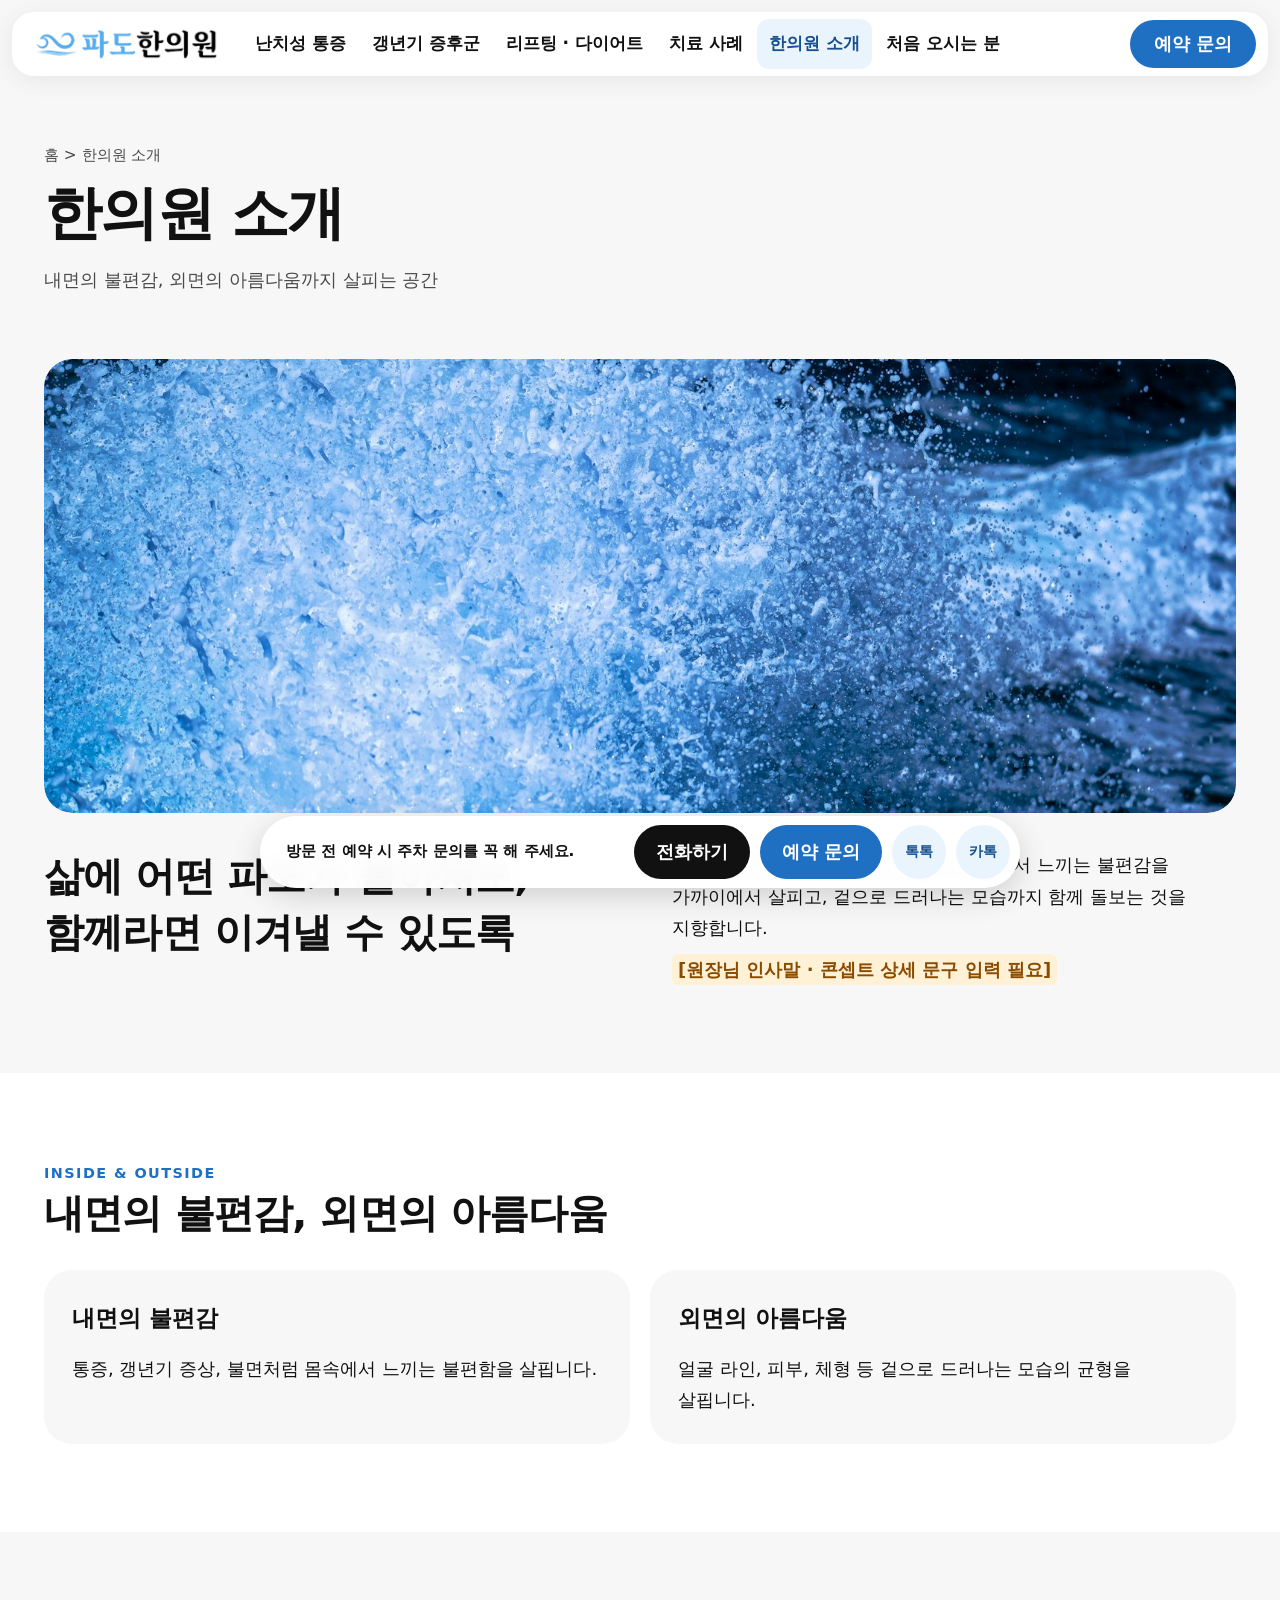
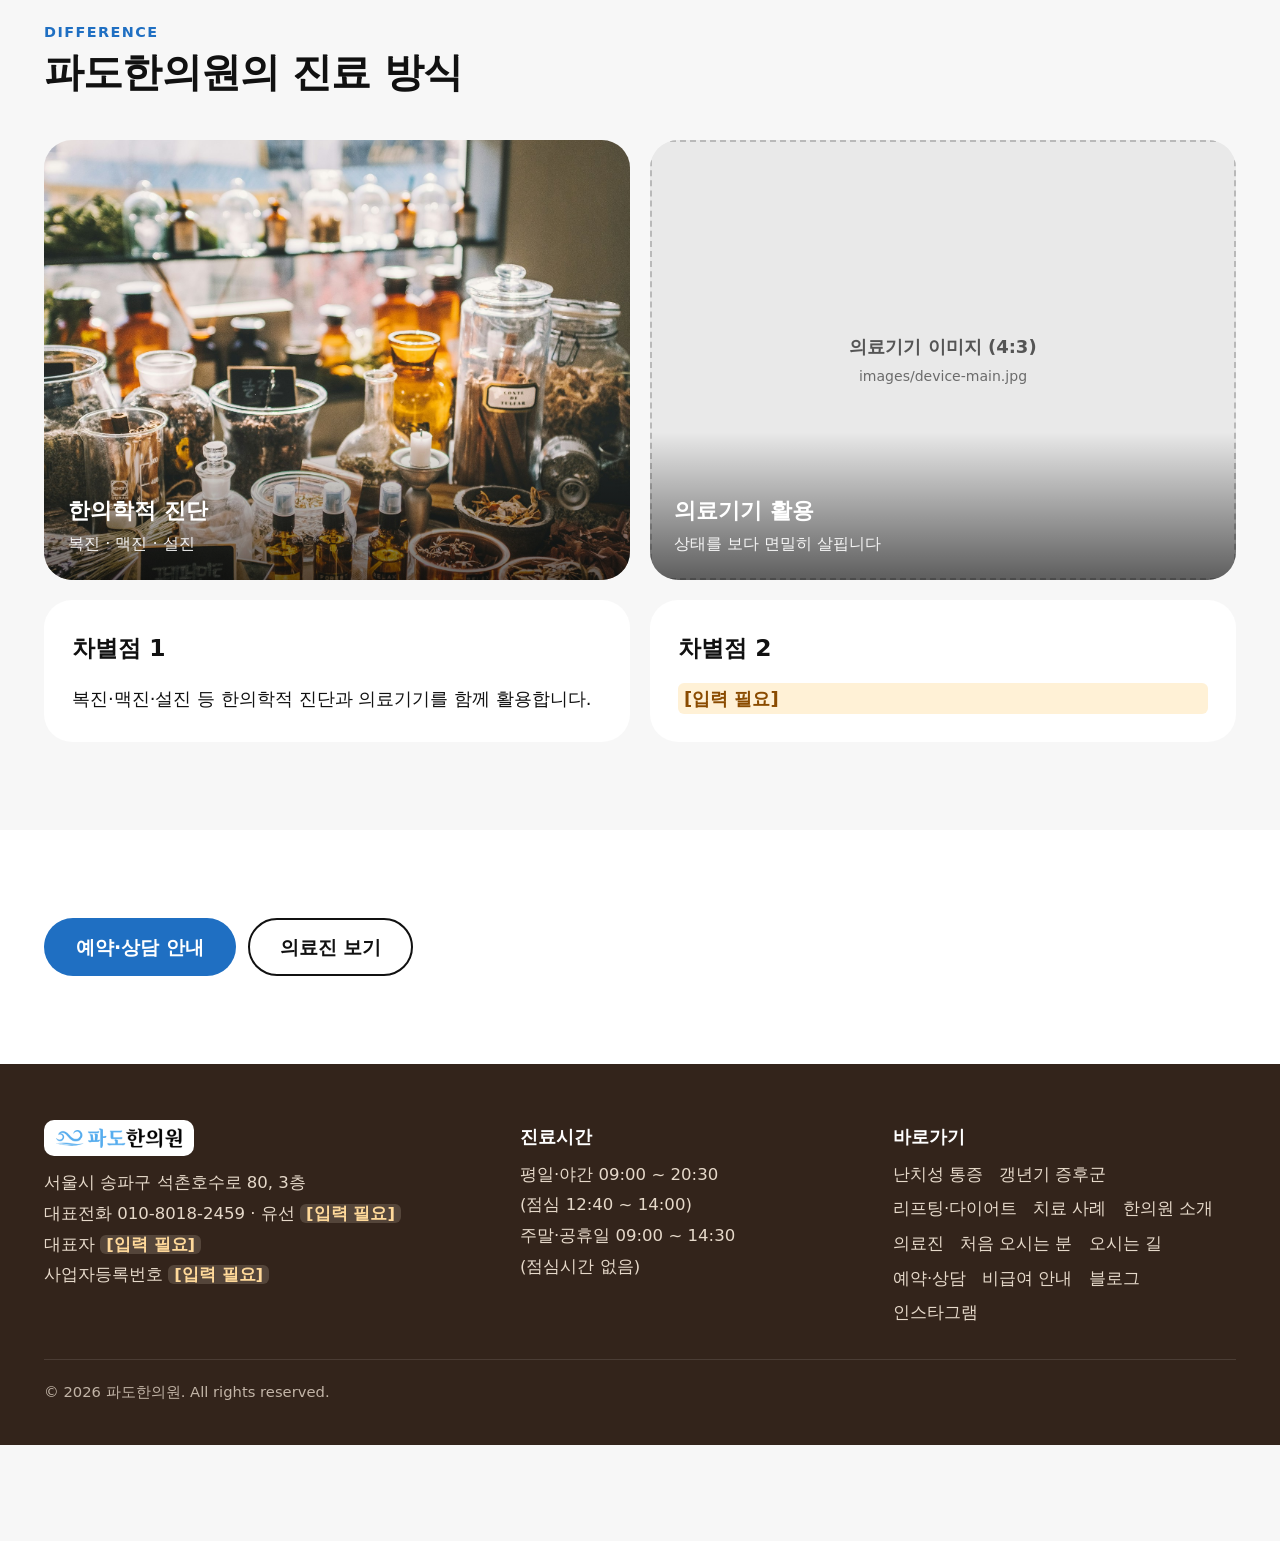
==== commit 351a877f: "feat: 랜딩 첫 화면을 큰 제목 + 파도 이미지로 되돌리고 슬로건 문구 수정 첫 화면을 큰 제목과 와이드 파도 이미지로 변경하고, 3대 주력 프로그램 슬라이드를 바로 아래로 이" ====
--- a/about.html
+++ b/about.html
@@ -26,7 +26,7 @@
         <figure class="media" style="--r:21/8;border-radius:var(--r-lg)"><img src="images/main-hero.jpg" alt="푸른 바다의 파도"><figcaption class="media__ph">콘셉트 이미지 (21:8)<small>images/main-hero.jpg</small></figcaption></figure>
       </div>
       <div class="proof">
-        <h2 class="h-lg">환자분들의 삶에 어떤 파도가 몰아쳐도,<br>함께라면 이겨낼 수 있도록</h2>
+        <h2 class="h-lg">삶에 어떤 파도가 몰아쳐도,<br>함께라면 이겨낼 수 있도록</h2>
         <div>
           <p>파도한의원은 중노년층 환자분들이 일상에서 느끼는 불편감을 가까이에서 살피고, 겉으로 드러나는 모습까지 함께 돌보는 것을 지향합니다.</p>
           <p class="todo" style="display:inline-block;margin-top:10px">[원장님 인사말 · 콘셉트 상세 문구 입력 필요]</p>
--- a/css/style.css
+++ b/css/style.css
@@ -59,7 +59,7 @@
 .logo img { height: 34px; width: auto; }
 .nav { display: none; margin-left: 12px; }
 .nav > ul { display: flex; gap: 2px; }
-.nav a { display: block; padding: 10px 14px; border-radius: 12px; font-weight: 600; font-size: .95rem; }
+.nav a { display: block; padding: 10px 12px; border-radius: 12px; font-weight: 600; font-size: .95rem; white-space: nowrap; }
 .nav a:hover, .nav a[aria-current="page"] { background: var(--blue-pale); color: var(--blue-d); }
 .has-sub { position: relative; }
 .sub { position: absolute; left: 0; top: calc(100% + 6px); min-width: 220px; background: #fff; border-radius: 18px; box-shadow: 0 10px 34px rgba(0, 0, 0, .12); padding: 8px; display: none; }
@@ -81,9 +81,11 @@
 .nav.is-open a { padding: 13px 10px; font-size: 1.05rem; }
 .nav.is-open .sub { position: static; display: block; box-shadow: none; padding: 0 0 6px 14px; min-width: 0; }
 .nav.is-open .sub a { font-size: .95rem; color: var(--ink-2); padding: 9px 10px; }
-@media (min-width: 1040px) {
+@media (min-width: 1140px) {
   .nav { display: block; }
   .menu-btn { display: none; }
+}
+@media (min-width: 1360px) {
   .header__tel { display: inline; }
 }
 
@@ -241,6 +243,91 @@
 .book__card .pill { margin-top: auto; }
 .notice { background: var(--wood-pale); border-radius: var(--r-md); padding: 18px 22px; color: #4d3a2a; font-size: .95rem; }
 
+/* ---------- 주력 프로그램 3종 (랜딩 핵심) ---------- */
+.progs { display: grid; gap: 20px; margin-top: 36px; }
+@media (min-width: 900px) { .progs { grid-template-columns: repeat(3, 1fr); gap: 24px; } }
+.prog { position: relative; display: block; border-radius: var(--r-lg); overflow: hidden; color: #fff; min-height: 420px; background: var(--walnut-d); }
+.prog .media { position: absolute; inset: 0; aspect-ratio: auto; border-radius: 0; height: 100%; }
+.prog .media.is-empty { background: #3b3b3b; border-color: #777; color: #ddd; }
+.prog__shade { position: absolute; inset: 0; background: linear-gradient(180deg, rgba(0, 0, 0, .05) 25%, rgba(0, 20, 50, .82)); }
+.prog__body { position: absolute; left: 0; right: 0; bottom: 0; padding: 28px 26px 26px; }
+.prog__no { font-weight: 800; letter-spacing: .1em; font-size: .85rem; color: #bfe0fb; }
+.prog__title { font-size: 1.7rem; font-weight: 800; letter-spacing: -.03em; line-height: 1.3; margin: 4px 0 6px; }
+.prog__desc { font-size: .95rem; opacity: .95; }
+.prog__chips { display: flex; flex-wrap: wrap; gap: 6px; margin-top: 14px; }
+.prog__chips span { background: rgba(255, 255, 255, .2); border: 1px solid rgba(255, 255, 255, .45); border-radius: 999px; padding: 2px 12px; font-size: .82rem; font-weight: 600; }
+.prog__go { margin-top: 16px; display: inline-flex; align-items: center; gap: 8px; font-weight: 800; }
+.prog:hover .prog__go { text-decoration: underline; }
+
+/* ---------- 카테고리 탭 ---------- */
+.tabs { display: flex; flex-wrap: wrap; gap: 10px; margin: 28px 0 24px; }
+.tabs button { min-height: 52px; padding: 0 24px; border-radius: 999px; border: 0; background: #fff; font-weight: 800; color: var(--ink-2); }
+.tabs button[aria-selected="true"] { background: var(--ink); color: #fff; }
+.panel[hidden] { display: none; }
+.subgrid { display: grid; gap: 16px; }
+@media (min-width: 700px) { .subgrid { grid-template-columns: 1fr 1fr; } }
+@media (min-width: 1000px) { .subgrid--3 { grid-template-columns: repeat(3, 1fr); } }
+.subcard { display: block; background: #fff; border-radius: var(--r-md); padding: 24px 24px 22px; transition: box-shadow .2s, transform .2s; }
+.subcard:hover { box-shadow: 0 10px 30px rgba(0, 0, 0, .09); transform: translateY(-2px); }
+.subcard__tag { font-size: .78rem; font-weight: 800; color: var(--wood); letter-spacing: .05em; }
+.subcard h3 { font-size: 1.2rem; font-weight: 800; margin: 2px 0 6px; }
+.subcard p { font-size: .95rem; color: var(--ink-2); }
+.subcard__go { display: inline-block; margin-top: 10px; font-weight: 800; }
+.panel__more { margin-top: 18px; }
+
+/* ---------- 체크리스트 ---------- */
+.checks { display: grid; gap: 12px; }
+@media (min-width: 760px) { .checks { grid-template-columns: 1fr 1fr; } }
+.checks li { background: #fff; border-radius: var(--r-md); padding: 16px 20px 16px 56px; position: relative; font-weight: 600; }
+.checks li::before { content: "✓"; position: absolute; left: 18px; top: 50%; transform: translateY(-50%); width: 28px; height: 28px; border-radius: 50%; background: var(--blue); color: #fff; display: grid; place-items: center; font-size: .9rem; font-weight: 800; }
+
+/* ---------- 진료 과정 단계 ---------- */
+.flow { display: grid; gap: 14px; counter-reset: step; }
+@media (min-width: 900px) { .flow { grid-template-columns: repeat(5, 1fr); } }
+.flow li { counter-increment: step; background: #fff; border-radius: var(--r-md); padding: 20px 18px; }
+.flow li::before { content: "0" counter(step); display: block; font-weight: 800; color: var(--blue); font-size: .9rem; letter-spacing: .08em; }
+.flow h3 { font-size: 1.05rem; font-weight: 800; margin: 2px 0 4px; }
+.flow p { font-size: .9rem; color: var(--ink-2); line-height: 1.55; }
+
+/* ---------- FAQ ---------- */
+.faq details { background: #fff; border-radius: var(--r-md); padding: 0 22px; margin-bottom: 12px; }
+.faq summary { cursor: pointer; padding: 18px 0; font-weight: 800; list-style: none; display: flex; justify-content: space-between; gap: 12px; }
+.faq summary::-webkit-details-marker { display: none; }
+.faq summary::after { content: "+"; font-size: 1.3rem; line-height: 1; }
+.faq details[open] summary::after { content: "−"; }
+.faq details p { padding: 0 0 18px; color: var(--ink-2); }
+
+/* ---------- 치료 사례 ---------- */
+.cases { display: grid; gap: 22px; }
+@media (min-width: 900px) { .cases { grid-template-columns: 1fr 1fr; } }
+.case { background: #fff; border-radius: var(--r-lg); padding: 20px; }
+.case__pair { display: grid; grid-template-columns: 1fr 1fr; gap: 10px; }
+.case__pair .media { --r: 3 / 4; border-radius: 16px; }
+.case__pair figcaption { text-align: center; font-weight: 800; font-size: .85rem; margin-top: 6px; }
+.case dl { display: grid; grid-template-columns: 6.5em 1fr; gap: 6px 12px; margin: 16px 0 0; font-size: .92rem; }
+.case dt { color: var(--ink-2); font-weight: 700; }
+.case dd { margin: 0; }
+.case__warn { margin-top: 14px; font-size: .82rem; color: #6b4a2e; background: var(--wood-pale); border-radius: 10px; padding: 8px 12px; }
+
+/* ---------- 레퍼런스 보강 요소 ---------- */
+.hero .head-row { margin-bottom: 28px; align-items: flex-end; }
+.rail > .prog { min-height: 480px; }
+.strength { display: grid; gap: 16px; }
+@media (min-width: 900px) { .strength { grid-template-columns: repeat(3, 1fr); } }
+.strength li { background: #fff; border-radius: var(--r-md); padding: 24px 22px; }
+.strength .no { display: block; font-size: 1.7rem; font-weight: 800; color: var(--wood); letter-spacing: .02em; }
+.strength h3 { font-size: 1.15rem; font-weight: 800; margin: 2px 0 6px; }
+.strength p { font-size: .95rem; color: var(--ink-2); }
+.concerns { display: flex; flex-wrap: wrap; gap: 12px; margin-top: 22px; }
+.concerns a { background: #fff; border-radius: 999px; min-height: 54px; padding: 0 24px; display: inline-flex; align-items: center; font-weight: 800; box-shadow: 0 2px 10px rgba(0, 0, 0, .05); }
+.concerns a:hover { background: var(--ink); color: #fff; }
+.evidence { background: var(--blue-pale); border-radius: 14px; padding: 12px 16px; font-size: .92rem; color: #1b3a57; margin-top: 10px; }
+.caution { background: var(--wood-pale); border-radius: 14px; padding: 12px 16px; font-size: .92rem; color: #4d3a2a; margin-top: 10px; }
+.treat .lead-p { color: var(--ink-2); }
+.case-tile { position: relative; display: block; border-radius: var(--r-md); overflow: hidden; }
+.case-tile .media { --r: 3 / 4; border-radius: 0; }
+.case-tile__label { position: absolute; left: 12px; top: 12px; background: #fff; border-radius: 999px; padding: 2px 12px; font-size: .78rem; font-weight: 800; }
+
 /* ---------- 푸터 ---------- */
 .footer { background: var(--walnut-d); color: #e6d9ca; padding: 56px 0 40px; font-size: .92rem; line-height: 1.85; }
 .footer__grid { display: grid; gap: 30px; }
